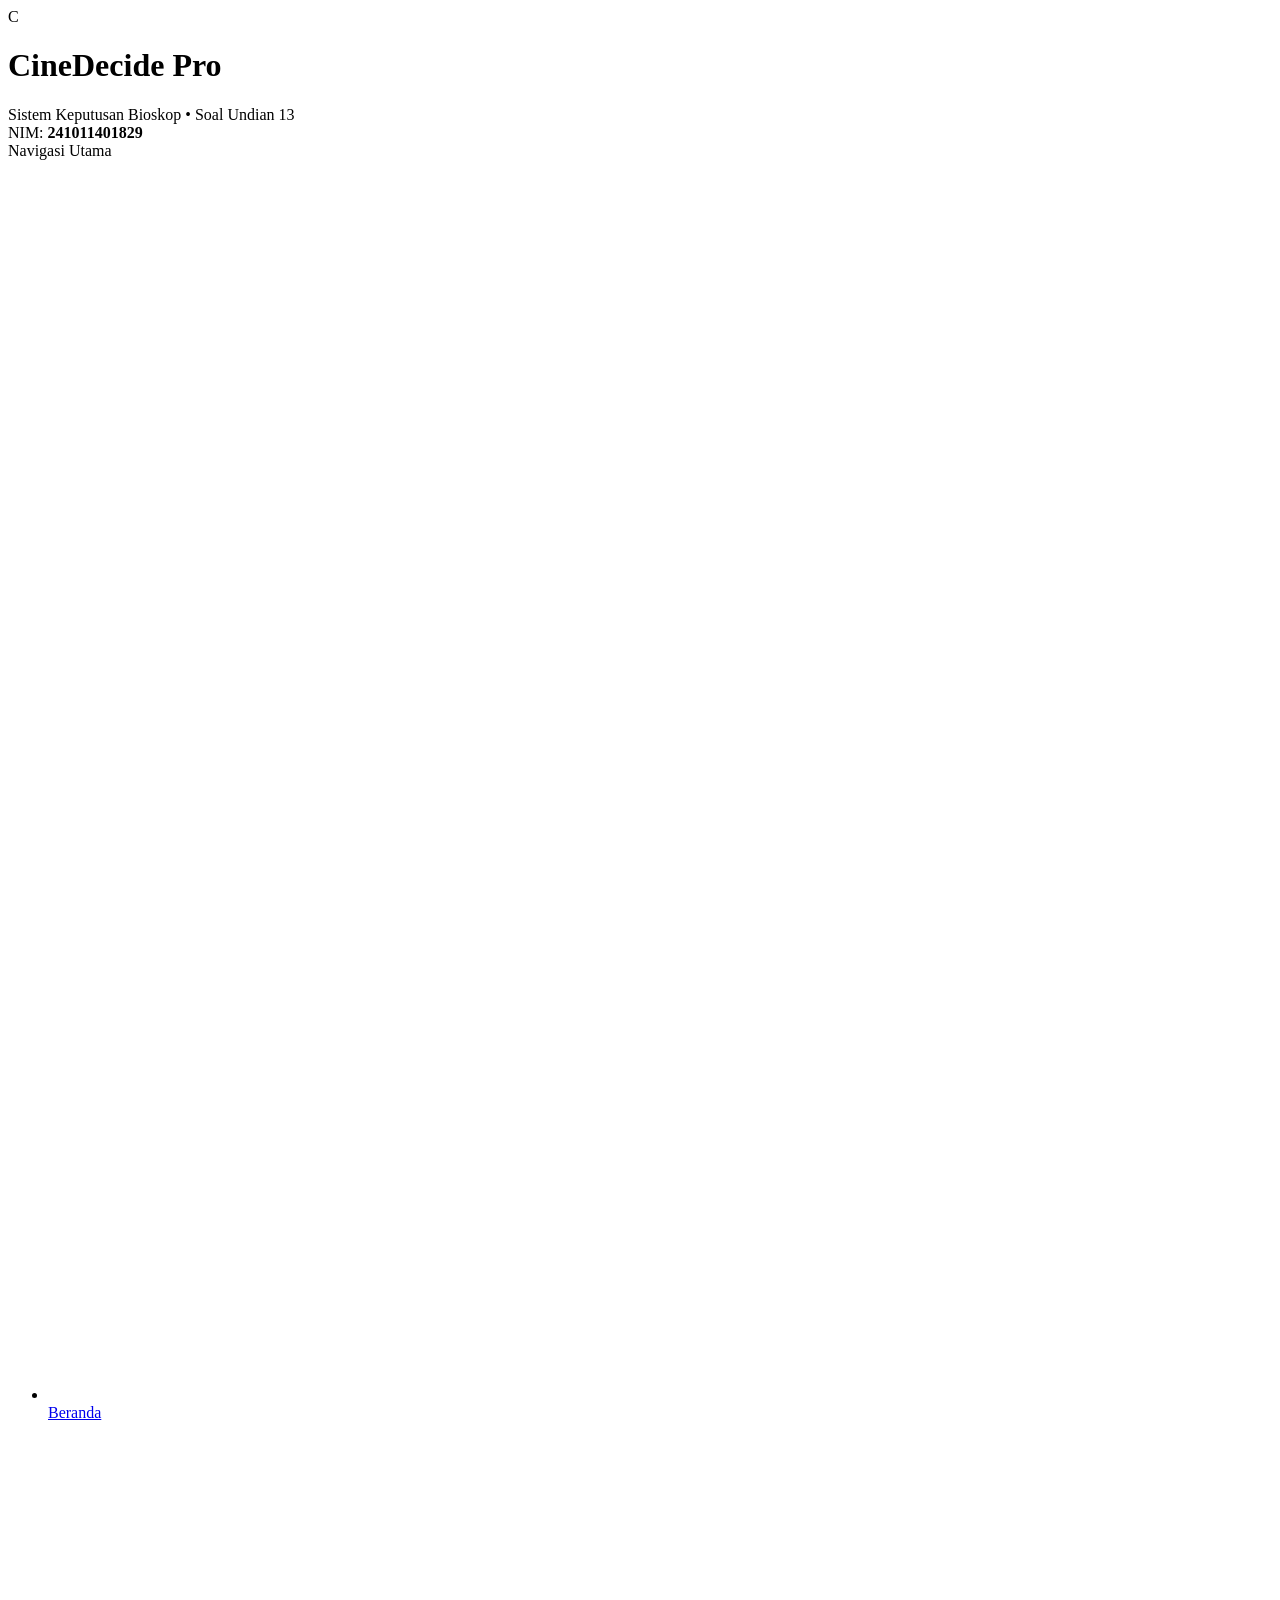
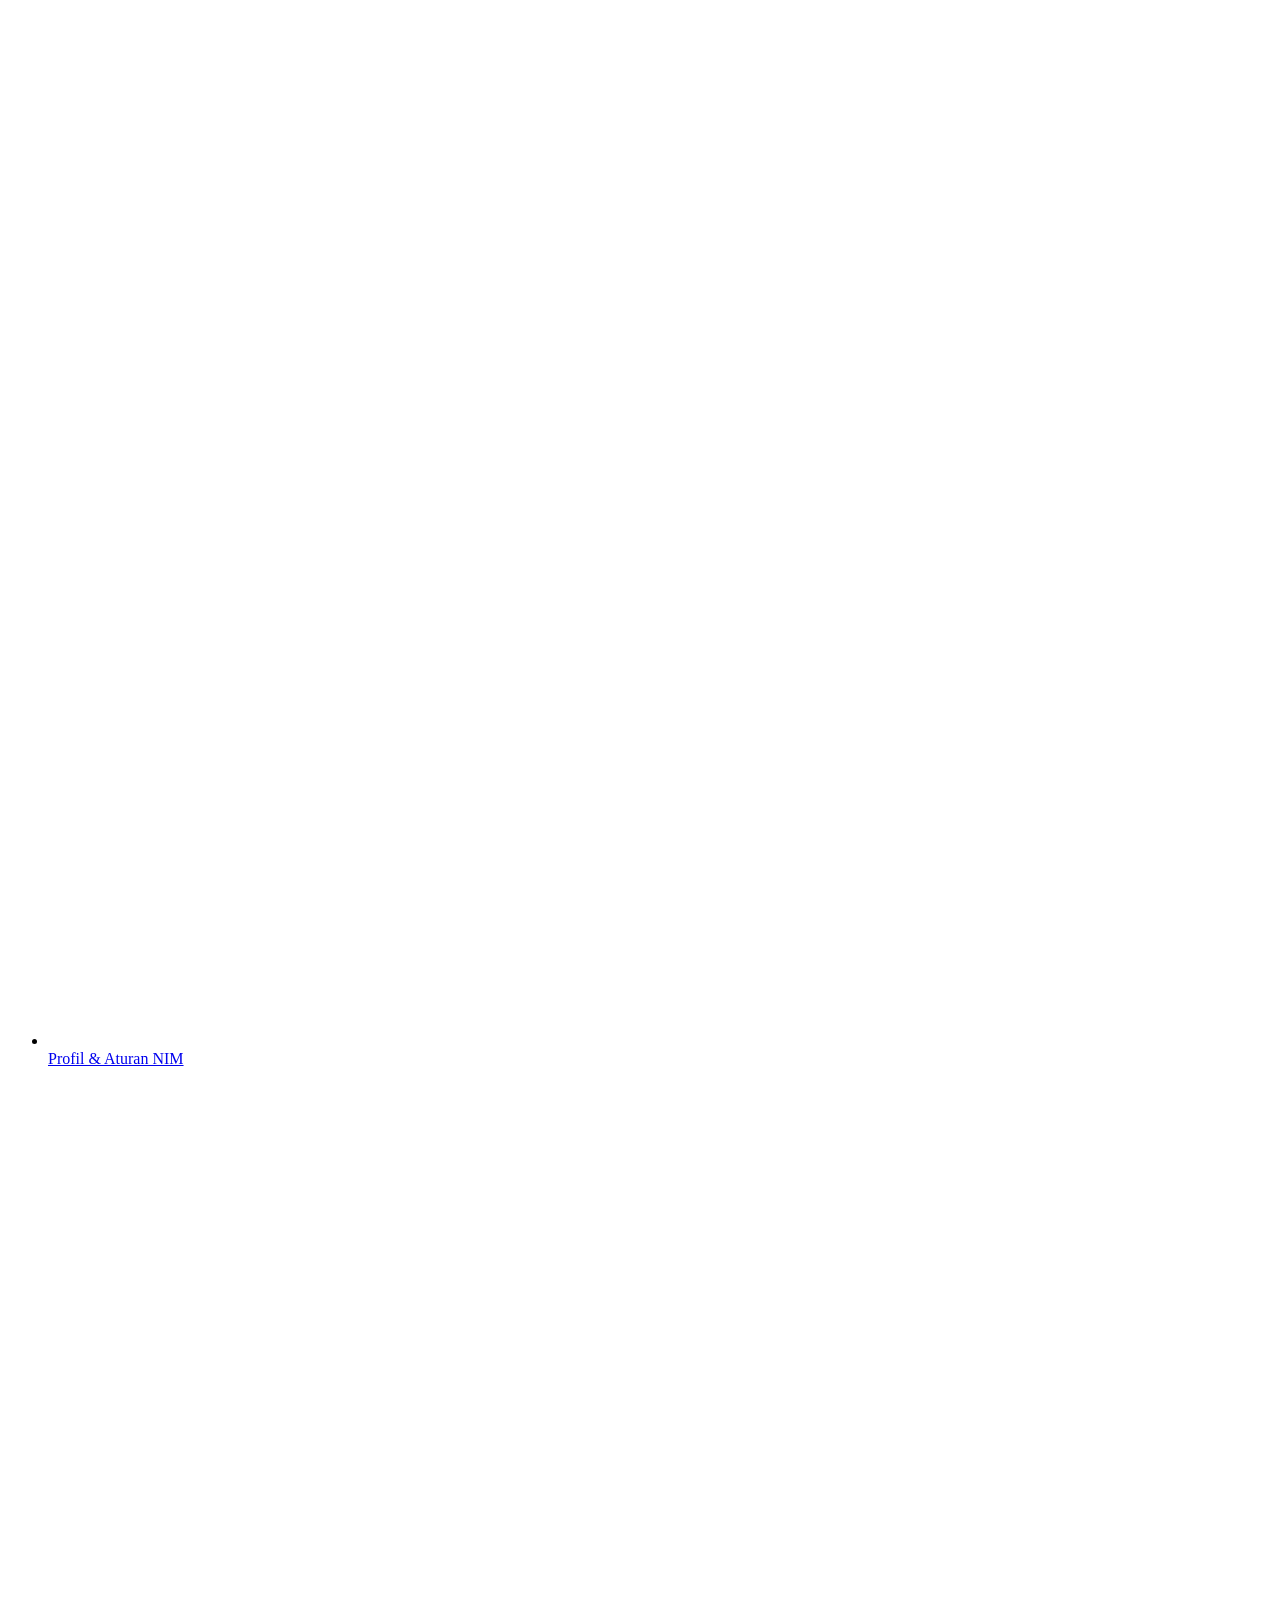
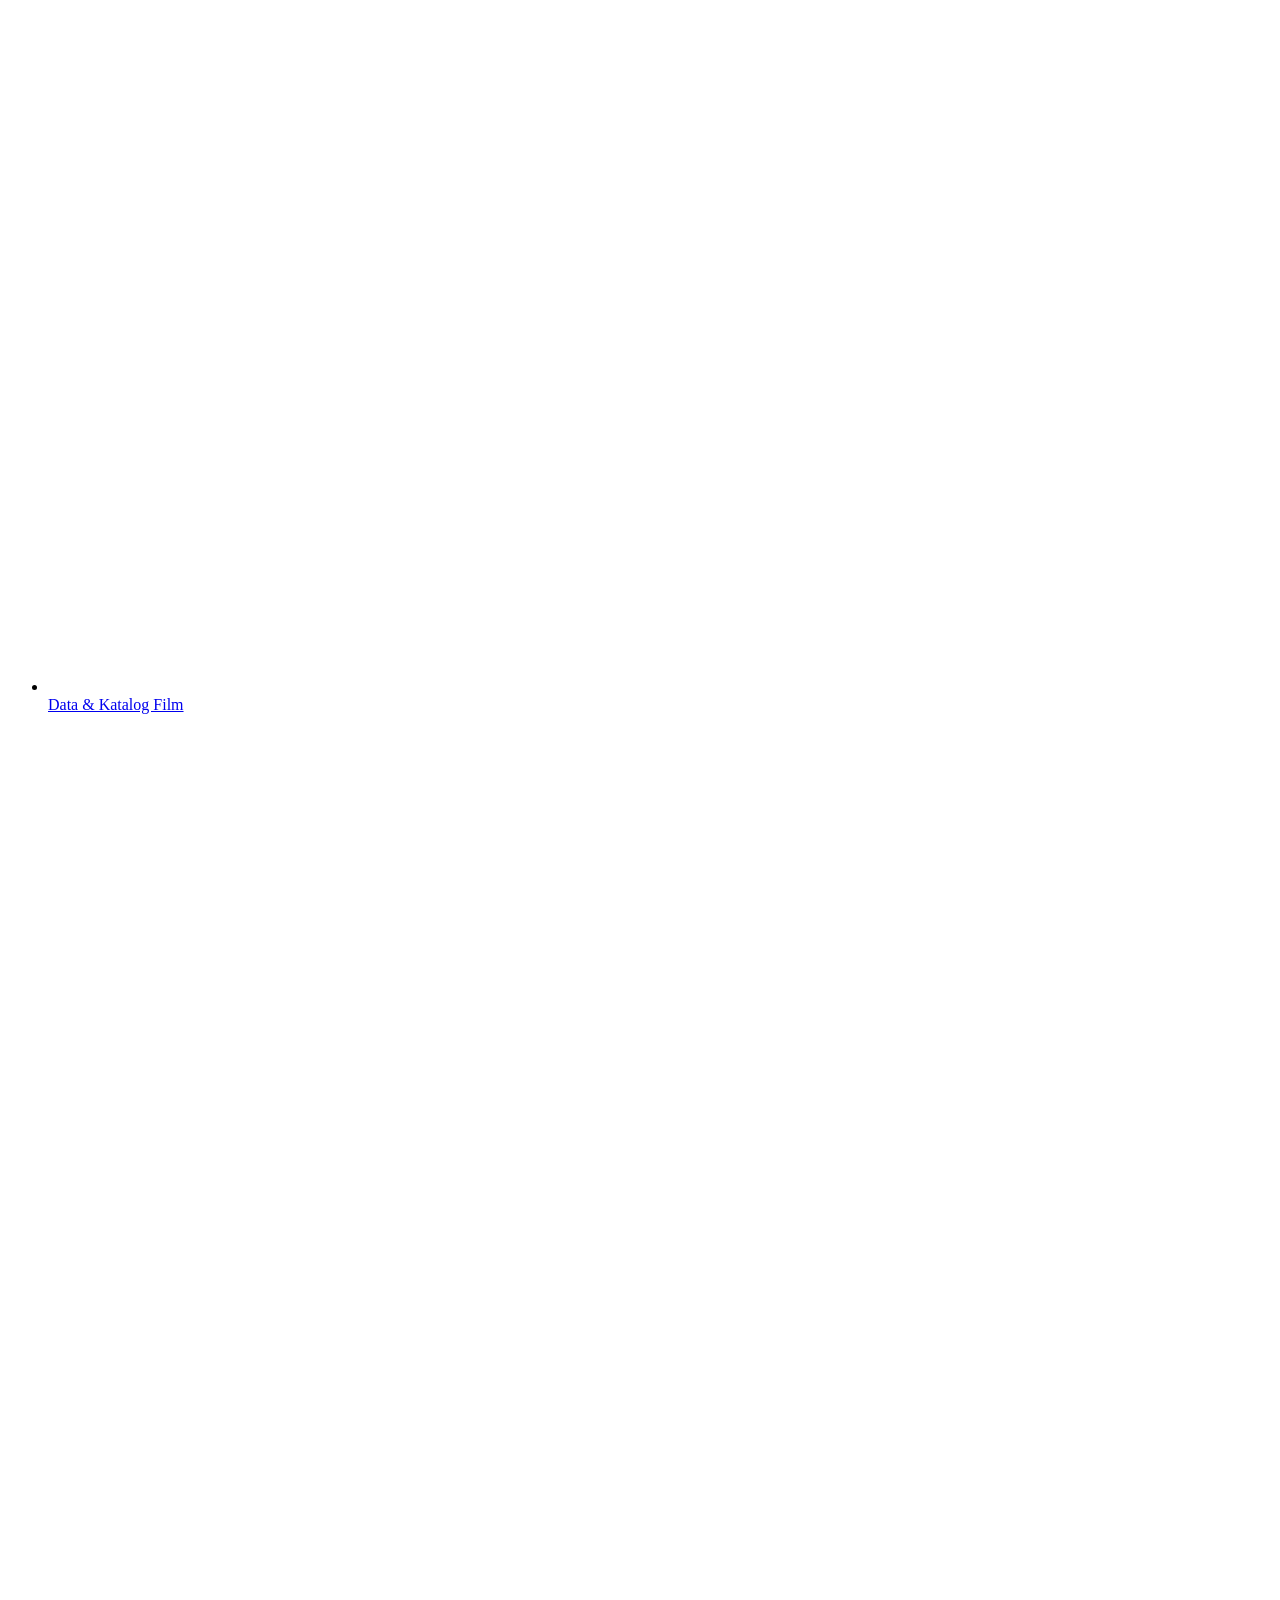
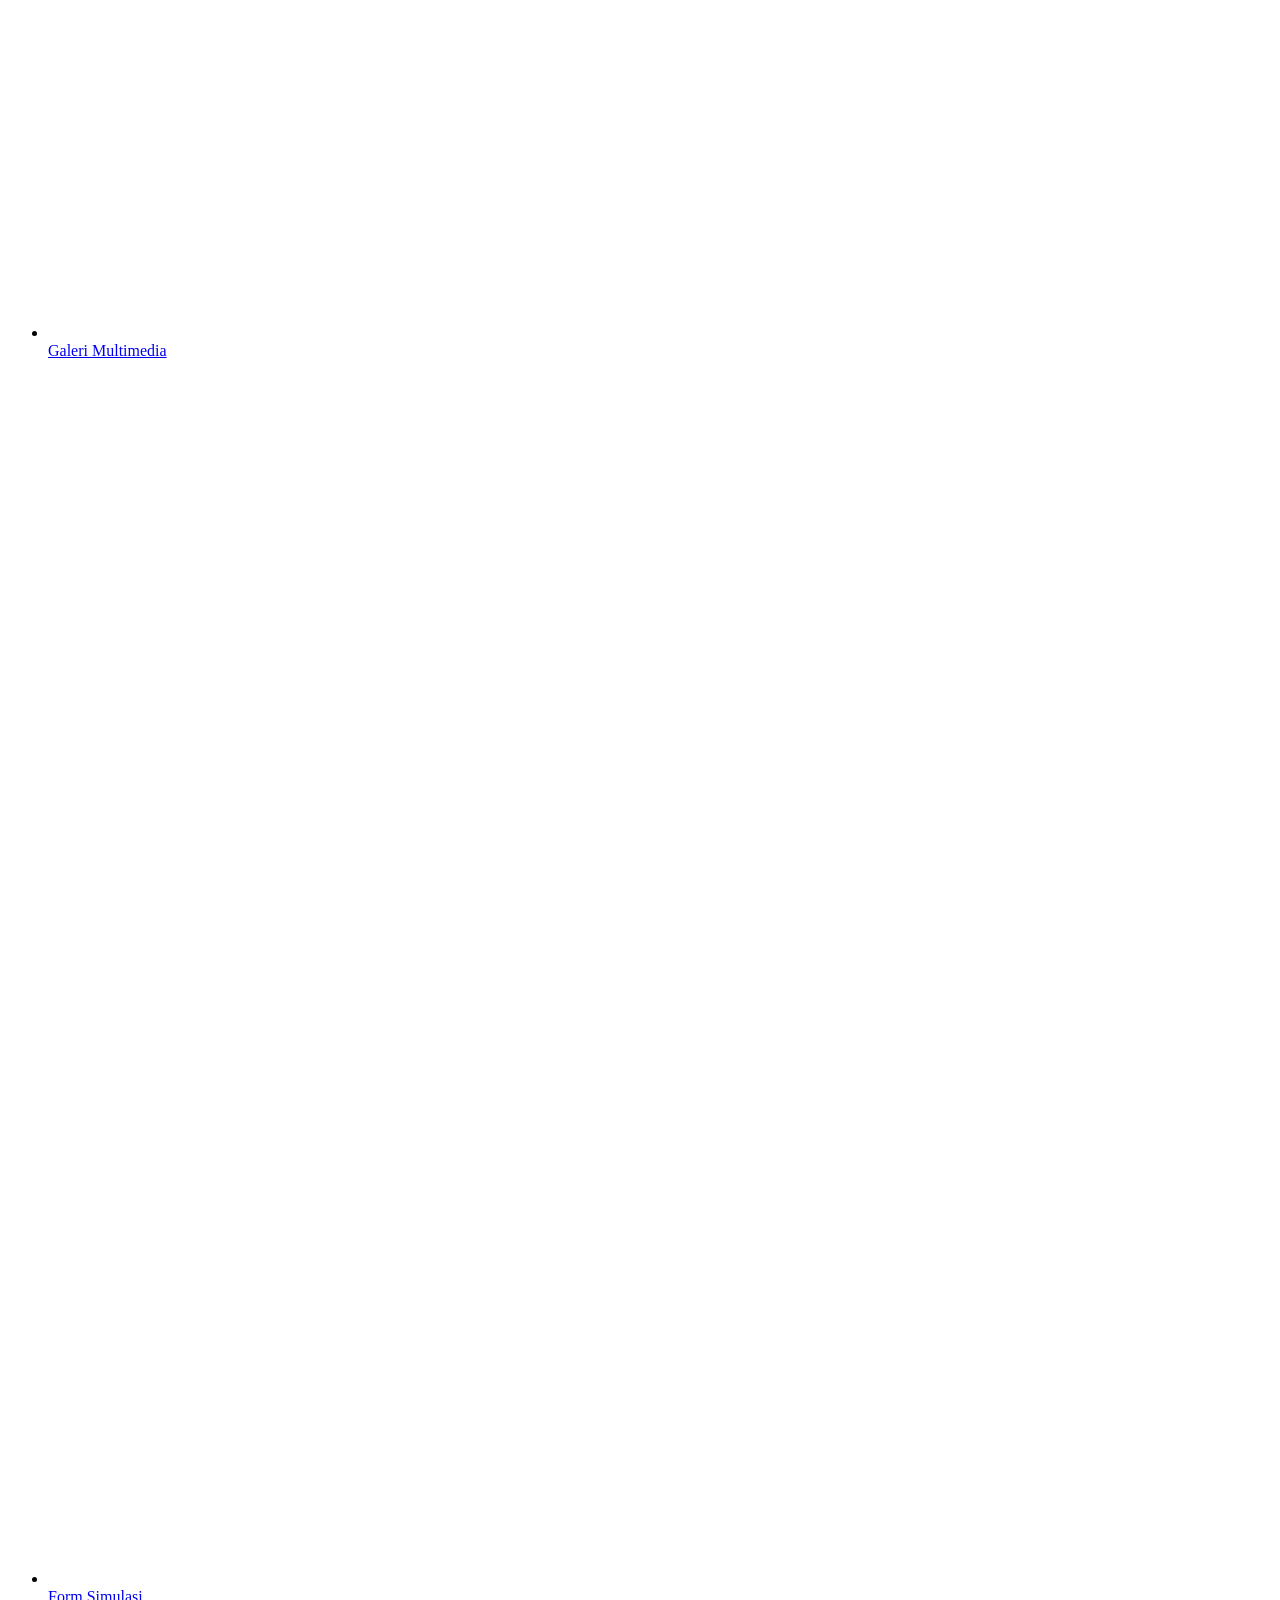
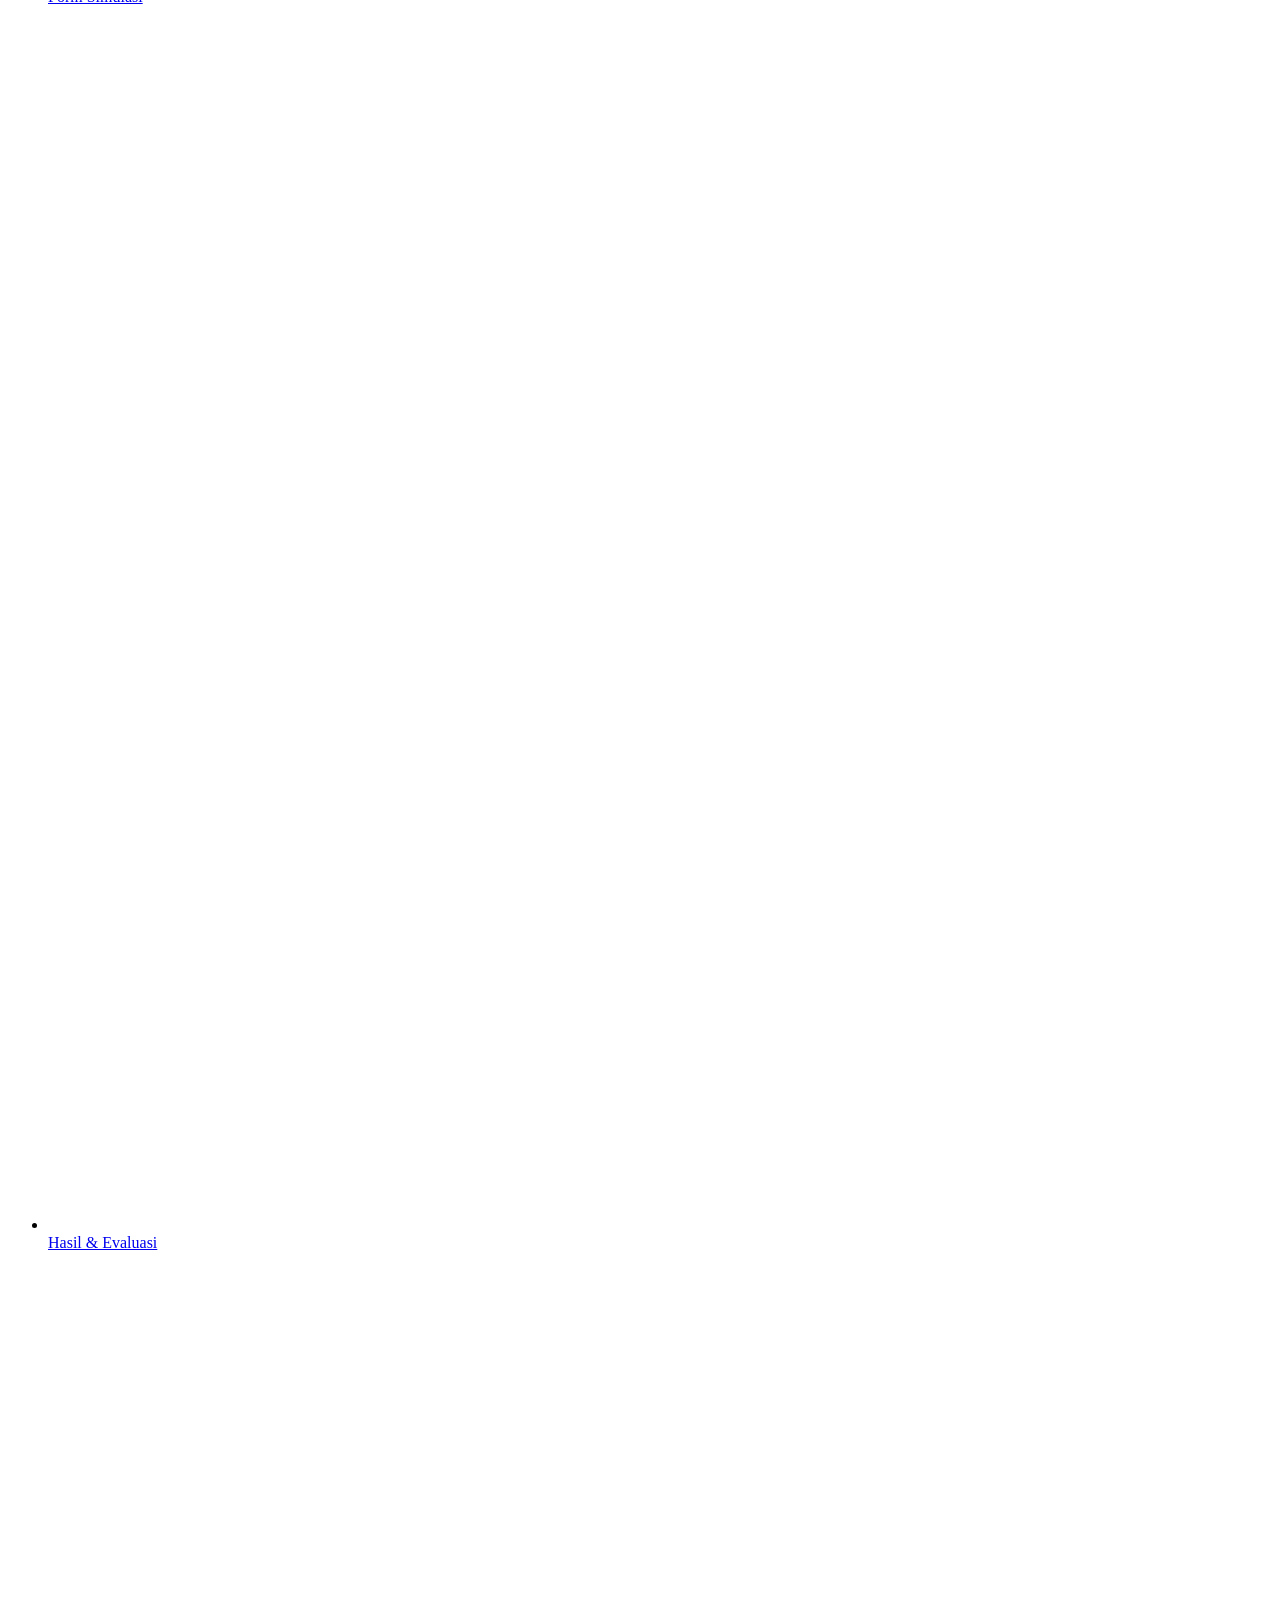
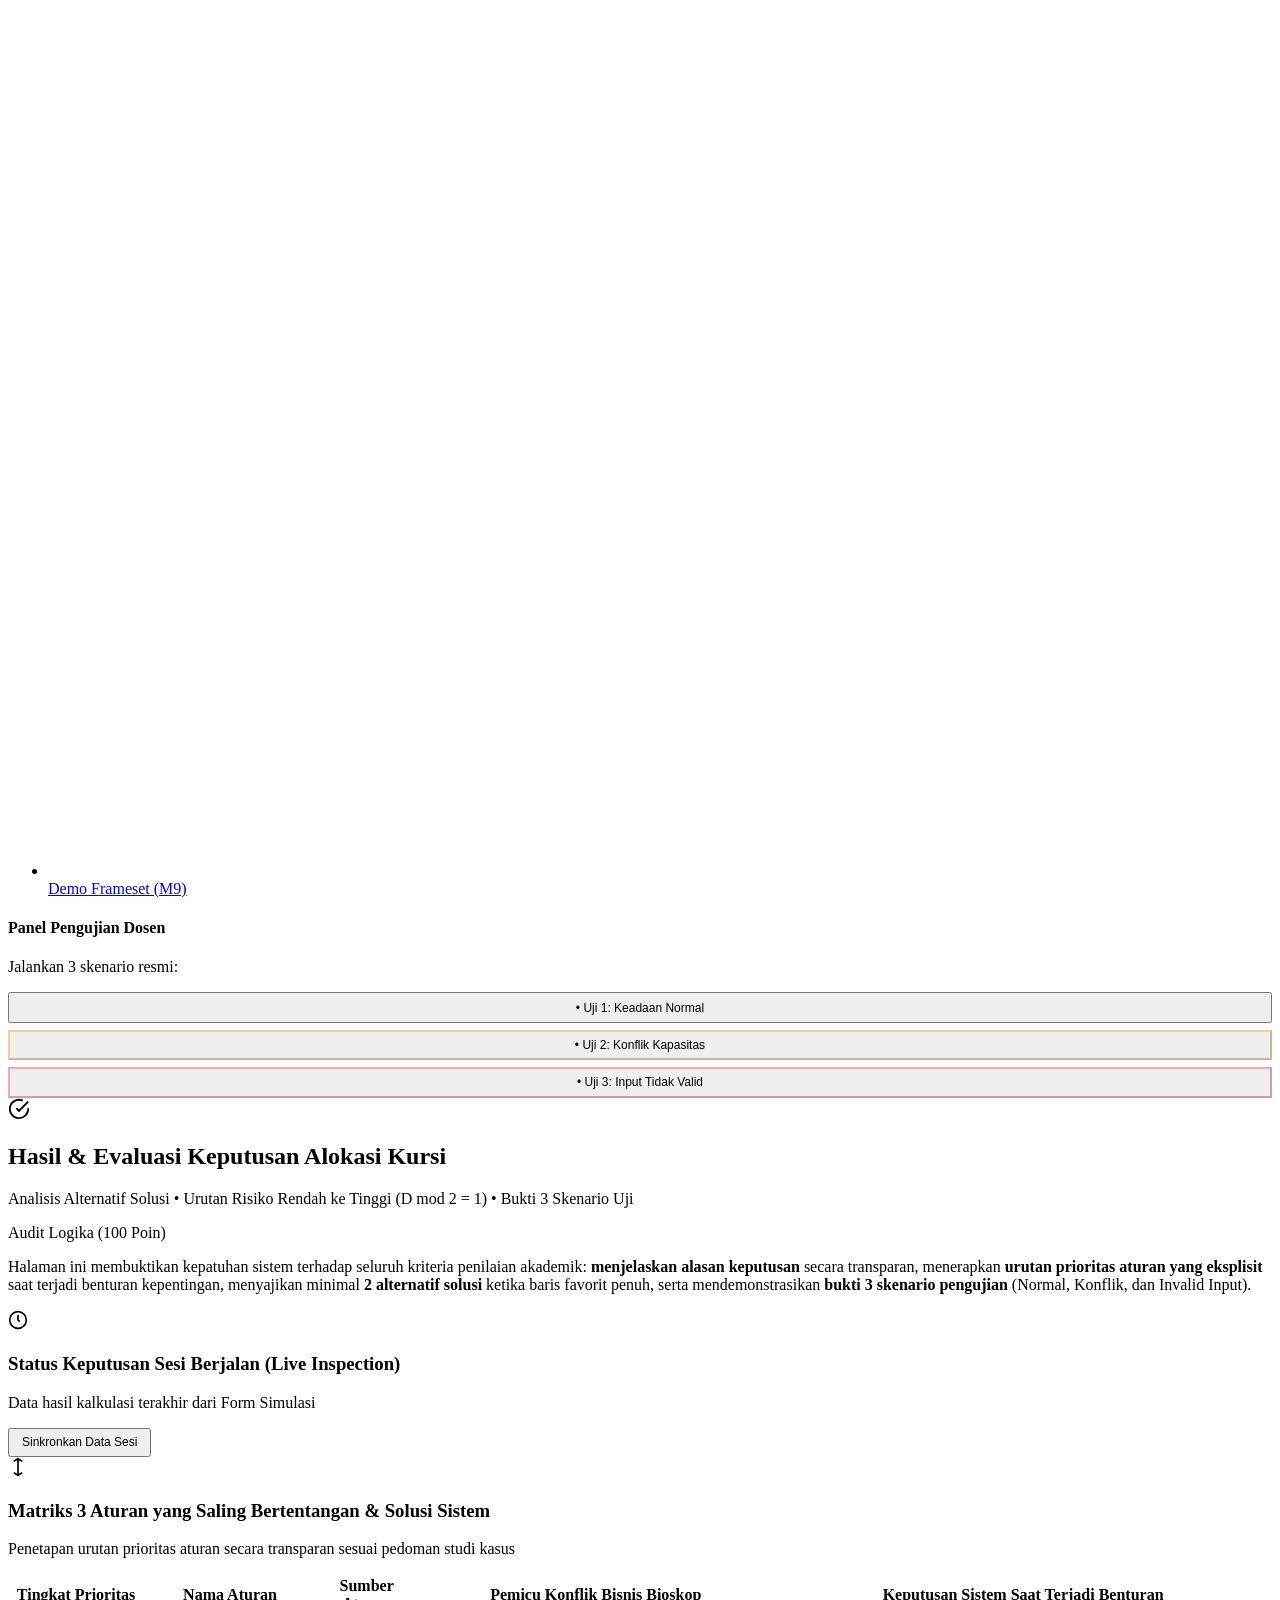
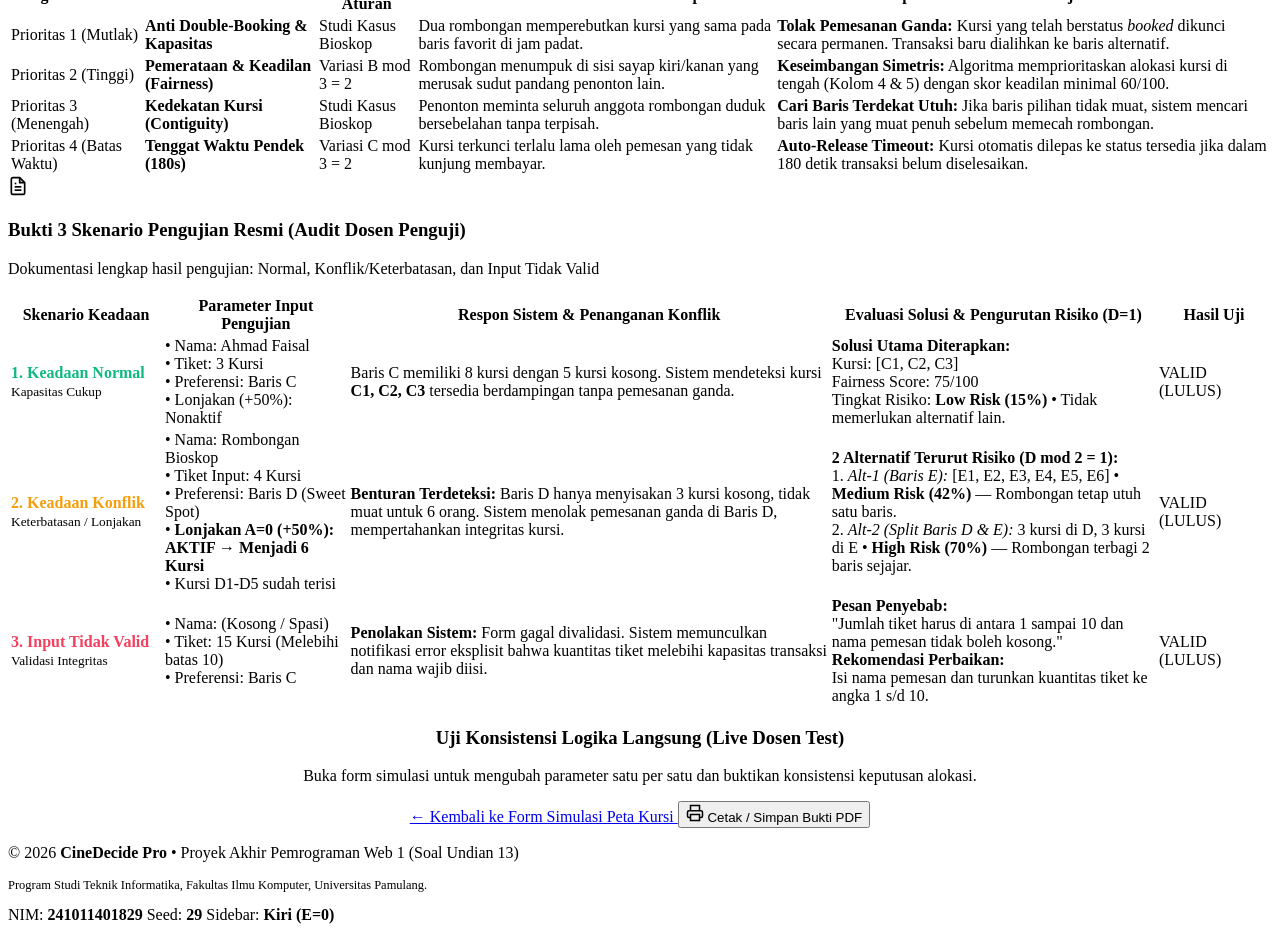
==== evaluasi.html @ cacc7852 "Add files via upload" ====
<!DOCTYPE html>
<html lang="id">

<head>
  <meta charset="UTF-8">
  <meta name="viewport" content="width=device-width, initial-scale=1.0">
  <title>Hasil &amp; Evaluasi Keputusan - CineDecide Pro</title>
  <link rel="stylesheet" href="css/style.css">
  <link rel="icon" type="image/svg+xml" href="assets/images/cinema_logo.svg">
</head>

<body>

  <!-- Header Semantik (M13 Layout DIV) -->
  <header class="main-header">
    <div class="brand-wrapper">
      <div class="brand-logo-icon">C</div>
      <div class="brand-text">
        <h1>CineDecide Pro</h1>
        <span>Sistem Keputusan Bioskop &bull; Soal Undian 13</span>
      </div>
    </div>
    <div class="header-meta">
      <div class="badge-nim">
        <span class="badge-live-pulse"></span>
        NIM: <strong>241011401829</strong>
      </div>
    </div>
  </header>

  <!-- Page Container: Sidebar Kiri (E=0) + Main Content -->
  <div class="page-container">

    <!-- Sidebar KIRI (E=0 Wajib) -->
    <aside class="sidebar-left">
      <div>
        <div class="sidebar-section-title">Navigasi Utama</div>
        <nav class="sidebar-nav">
          <ul>
            <li>
              <a href="index.html">
                <svg viewBox="0 0 24 24" fill="none" stroke-width="2" stroke-linecap="round" stroke-linejoin="round">
                  <path d="m3 9 9-7 9 7v11a2 2 0 0 1-2 2H5a2 2 0 0 1-2-2z" />
                  <polyline points="9 22 9 12 15 12 15 22" />
                </svg>
                Beranda
              </a>
            </li>
            <li>
              <a href="profil.html">
                <svg viewBox="0 0 24 24" fill="none" stroke-width="2" stroke-linecap="round" stroke-linejoin="round">
                  <path d="M19 21v-2a4 4 0 0 0-4-4H9a4 4 0 0 0-4 4v2" />
                  <circle cx="12" cy="7" r="4" />
                </svg>
                Profil &amp; Aturan NIM
              </a>
            </li>
            <li>
              <a href="katalog.html">
                <svg viewBox="0 0 24 24" fill="none" stroke-width="2" stroke-linecap="round" stroke-linejoin="round">
                  <rect width="18" height="18" x="3" y="3" rx="2" />
                  <path d="M3 9h18" />
                  <path d="M9 21V9" />
                </svg>
                Data &amp; Katalog Film
              </a>
            </li>
            <li>
              <a href="multimedia.html">
                <svg viewBox="0 0 24 24" fill="none" stroke-width="2" stroke-linecap="round" stroke-linejoin="round">
                  <polygon points="23 7 16 12 23 17 23 7" />
                  <rect width="14" height="14" x="1" y="5" rx="2" />
                </svg>
                Galeri Multimedia
              </a>
            </li>
            <li>
              <a href="simulasi.html">
                <svg viewBox="0 0 24 24" fill="none" stroke-width="2" stroke-linecap="round" stroke-linejoin="round">
                  <path d="M14.5 2H6a2 2 0 0 0-2 2v16a2 2 0 0 0 2 2h12a2 2 0 0 0 2-2V7.5L14.5 2z" />
                  <polyline points="14 2 14 8 20 8" />
                  <path d="M8 13h8" />
                  <path d="M8 17h8" />
                  <path d="M8 9h2" />
                </svg>
                Form Simulasi
              </a>
            </li>
            <li>
              <a href="evaluasi.html" class="active">
                <svg viewBox="0 0 24 24" fill="none" stroke-width="2" stroke-linecap="round" stroke-linejoin="round">
                  <path d="M22 11.08V12a10 10 0 1 1-5.93-9.14" />
                  <polyline points="22 4 12 14.01 9 11.01" />
                </svg>
                Hasil &amp; Evaluasi
              </a>
            </li>
            <li>
              <a href="frame_demo.html">
                <svg viewBox="0 0 24 24" fill="none" stroke-width="2" stroke-linecap="round" stroke-linejoin="round">
                  <rect width="18" height="18" x="3" y="3" rx="2" />
                  <path d="M3 9h18" />
                  <path d="M3 15h18" />
                  <path d="M9 3v18" />
                </svg>
                Demo Frameset (M9)
              </a>
            </li>
          </ul>
        </nav>
      </div>

      <div class="sidebar-info-card">
        <h4>Panel Pengujian Dosen</h4>
        <p>Jalankan 3 skenario resmi:</p>
        <div style="display: flex; flex-direction: column; gap: 0.4rem;">
          <button type="button" id="btnRunTest1" class="btn btn-secondary" style="padding: 0.4rem; font-size: 0.75rem;">
            &bull; Uji 1: Keadaan Normal
          </button>
          <button type="button" id="btnRunTest2" class="btn btn-secondary"
            style="padding: 0.4rem; font-size: 0.75rem; border-color: rgba(245, 158, 11, 0.4);">
            &bull; Uji 2: Konflik Kapasitas
          </button>
          <button type="button" id="btnRunTest3" class="btn btn-secondary"
            style="padding: 0.4rem; font-size: 0.75rem; border-color: rgba(244, 63, 94, 0.4);">
            &bull; Uji 3: Input Tidak Valid
          </button>
        </div>
      </div>
    </aside>

    <!-- Konten Utama (M13) -->
    <main class="main-content">

      <!-- Panel Header Evaluasi -->
      <section class="card-panel highlight-border">
        <div class="panel-header">
          <div class="panel-title-group">
            <div class="icon-box">
              <svg width="22" height="22" viewBox="0 0 24 24" fill="none" stroke="currentColor" stroke-width="2">
                <path d="M22 11.08V12a10 10 0 1 1-5.93-9.14" />
                <polyline points="22 4 12 14.01 9 11.01" />
              </svg>
            </div>
            <div>
              <h2>Hasil &amp; Evaluasi Keputusan Alokasi Kursi</h2>
              <p>Analisis Alternatif Solusi &bull; Urutan Risiko Rendah ke Tinggi (D mod 2 = 1) &bull; Bukti 3 Skenario
                Uji</p>
            </div>
          </div>
          <span class="badge badge-primary">Audit Logika (100 Poin)</span>
        </div>

        <p>
          Halaman ini membuktikan kepatuhan sistem terhadap seluruh kriteria penilaian akademik:
          <strong>menjelaskan alasan keputusan</strong> secara transparan,
          menerapkan <strong>urutan prioritas aturan yang eksplisit</strong> saat terjadi benturan kepentingan,
          menyajikan minimal <strong>2 alternatif solusi</strong> ketika baris favorit penuh,
          serta mendemonstrasikan <strong>bukti 3 skenario pengujian</strong> (Normal, Konflik, dan Invalid Input).
        </p>
      </section>

      <!-- HASIL SIMULASI AKTIF (LIVE FROM SESSION STORAGE) -->
      <section class="card-panel">
        <div class="panel-header">
          <div class="panel-title-group">
            <div class="icon-box">
              <svg width="20" height="20" viewBox="0 0 24 24" fill="none" stroke="currentColor" stroke-width="2">
                <circle cx="12" cy="12" r="10" />
                <polyline points="12 6 12 12 14 14" />
              </svg>
            </div>
            <div>
              <h3>Status Keputusan Sesi Berjalan (Live Inspection)</h3>
              <p id="liveResultTimestamp">Data hasil kalkulasi terakhir dari Form Simulasi</p>
            </div>
          </div>
          <button type="button" id="btnRefreshEval" class="btn btn-secondary"
            style="padding: 0.35rem 0.75rem; font-size: 0.75rem;">
            Sinkronkan Data Sesi
          </button>
        </div>

        <div id="activeEvaluationContainer">
          <!-- Diisi otomatis oleh JavaScript -->
        </div>
      </section>

      <!-- MATRIKS 3 ATURAN KONFLIK & URUTAN PRIORITAS EKSPLISIT -->
      <section class="card-panel">
        <div class="panel-header">
          <div class="panel-title-group">
            <div class="icon-box">
              <svg width="20" height="20" viewBox="0 0 24 24" fill="none" stroke="currentColor" stroke-width="2">
                <path d="M12 2v20" />
                <path d="m17 5-5-3-5 3" />
                <path d="m17 19-5 3-5-3" />
              </svg>
            </div>
            <div>
              <h3>Matriks 3 Aturan yang Saling Bertentangan &amp; Solusi Sistem</h3>
              <p>Penetapan urutan prioritas aturan secara transparan sesuai pedoman studi kasus</p>
            </div>
          </div>
        </div>

        <div class="table-responsive">
          <table class="data-table">
            <thead>
              <tr>
                <th style="width: 130px;">Tingkat Prioritas</th>
                <th style="width: 170px;">Nama Aturan</th>
                <th>Sumber Aturan</th>
                <th>Pemicu Konflik Bisnis Bioskop</th>
                <th>Keputusan Sistem Saat Terjadi Benturan</th>
              </tr>
            </thead>
            <tbody>
              <tr>
                <td><span class="badge badge-danger">Prioritas 1 (Mutlak)</span></td>
                <td><strong>Anti Double-Booking &amp; Kapasitas</strong></td>
                <td>Studi Kasus Bioskop</td>
                <td>Dua rombongan memperebutkan kursi yang sama pada baris favorit di jam padat.</td>
                <td>
                  <strong>Tolak Pemesanan Ganda:</strong> Kursi yang telah berstatus <em>booked</em> dikunci secara
                  permanen. Transaksi baru dialihkan ke baris alternatif.
                </td>
              </tr>
              <tr>
                <td><span class="badge badge-primary">Prioritas 2 (Tinggi)</span></td>
                <td><strong>Pemerataan &amp; Keadilan (Fairness)</strong></td>
                <td>Variasi B mod 3 = 2</td>
                <td>Rombongan menumpuk di sisi sayap kiri/kanan yang merusak sudut pandang penonton lain.</td>
                <td>
                  <strong>Keseimbangan Simetris:</strong> Algoritma memprioritaskan alokasi kursi di tengah (Kolom 4
                  &amp; 5) dengan skor keadilan minimal 60/100.
                </td>
              </tr>
              <tr>
                <td><span class="badge badge-info">Prioritas 3 (Menengah)</span></td>
                <td><strong>Kedekatan Kursi (Contiguity)</strong></td>
                <td>Studi Kasus Bioskop</td>
                <td>Penonton meminta seluruh anggota rombongan duduk bersebelahan tanpa terpisah.</td>
                <td>
                  <strong>Cari Baris Terdekat Utuh:</strong> Jika baris pilihan tidak muat, sistem mencari baris lain
                  yang muat penuh sebelum memecah rombongan.
                </td>
              </tr>
              <tr>
                <td><span class="badge badge-success">Prioritas 4 (Batas Waktu)</span></td>
                <td><strong>Tenggat Waktu Pendek (180s)</strong></td>
                <td>Variasi C mod 3 = 2</td>
                <td>Kursi terkunci terlalu lama oleh pemesan yang tidak kunjung membayar.</td>
                <td>
                  <strong>Auto-Release Timeout:</strong> Kursi otomatis dilepas ke status tersedia jika dalam 180 detik
                  transaksi belum diselesaikan.
                </td>
              </tr>
            </tbody>
          </table>
        </div>
      </section>

      <!-- BUKTI RESMI 3 SKENARIO PENGUJIAN AKADEMIK -->
      <section class="card-panel">
        <div class="panel-header">
          <div class="panel-title-group">
            <div class="icon-box">
              <svg width="20" height="20" viewBox="0 0 24 24" fill="none" stroke="currentColor" stroke-width="2">
                <path d="M14 2H6a2 2 0 0 0-2 2v16a2 2 0 0 0 2 2h12a2 2 0 0 0 2-2V8z" />
                <polyline points="14 2 14 8 20 8" />
                <line x1="16" y1="13" x2="8" y2="13" />
                <line x1="16" y1="17" x2="8" y2="17" />
                <polyline points="10 9 9 9 8 9" />
              </svg>
            </div>
            <div>
              <h3>Bukti 3 Skenario Pengujian Resmi (Audit Dosen Penguji)</h3>
              <p>Dokumentasi lengkap hasil pengujian: Normal, Konflik/Keterbatasan, dan Input Tidak Valid</p>
            </div>
          </div>
        </div>

        <!-- TABEL BUKTI PENGUJIAN -->
        <div class="table-responsive">
          <table class="data-table">
            <thead>
              <tr>
                <th style="width: 150px;">Skenario Keadaan</th>
                <th>Parameter Input Pengujian</th>
                <th>Respon Sistem &amp; Penanganan Konflik</th>
                <th>Evaluasi Solusi &amp; Pengurutan Risiko (D=1)</th>
                <th style="width: 110px;">Hasil Uji</th>
              </tr>
            </thead>
            <tbody>

              <!-- Skenario 1: Normal -->
              <tr>
                <td>
                  <strong style="color: #10B981;">1. Keadaan Normal</strong>
                  <br><small>Kapasitas Cukup</small>
                </td>
                <td>
                  &bull; Nama: Ahmad Faisal<br>
                  &bull; Tiket: 3 Kursi<br>
                  &bull; Preferensi: Baris C<br>
                  &bull; Lonjakan (+50%): Nonaktif
                </td>
                <td>
                  Baris C memiliki 8 kursi dengan 5 kursi kosong. Sistem mendeteksi kursi <strong>C1, C2, C3</strong>
                  tersedia berdampingan tanpa pemesanan ganda.
                </td>
                <td>
                  <strong>Solusi Utama Diterapkan:</strong><br>
                  Kursi: [C1, C2, C3]<br>
                  Fairness Score: 75/100<br>
                  Tingkat Risiko: <strong>Low Risk (15%)</strong> &bull; Tidak memerlukan alternatif lain.
                </td>
                <td><span class="badge badge-success">VALID (LULUS)</span></td>
              </tr>

              <!-- Skenario 2: Konflik Kapasitas -->
              <tr>
                <td>
                  <strong style="color: #F59E0B;">2. Keadaan Konflik</strong>
                  <br><small>Keterbatasan / Lonjakan</small>
                </td>
                <td>
                  &bull; Nama: Rombongan Bioskop<br>
                  &bull; Tiket Input: 4 Kursi<br>
                  &bull; Preferensi: Baris D (Sweet Spot)<br>
                  &bull; <strong>Lonjakan A=0 (+50%): AKTIF &rarr; Menjadi 6 Kursi</strong><br>
                  &bull; Kursi D1-D5 sudah terisi
                </td>
                <td>
                  <strong>Benturan Terdeteksi:</strong> Baris D hanya menyisakan 3 kursi kosong, tidak muat untuk 6
                  orang. Sistem menolak pemesanan ganda di Baris D, mempertahankan integritas kursi.
                </td>
                <td>
                  <strong>2 Alternatif Terurut Risiko (D mod 2 = 1):</strong><br>
                  1. <em>Alt-1 (Baris E):</em> [E1, E2, E3, E4, E5, E6] &bull; <strong>Medium Risk (42%)</strong>
                  &mdash; Rombongan tetap utuh satu baris.<br>
                  2. <em>Alt-2 (Split Baris D &amp; E):</em> 3 kursi di D, 3 kursi di E &bull; <strong>High Risk
                    (70%)</strong> &mdash; Rombongan terbagi 2 baris sejajar.
                </td>
                <td><span class="badge badge-success">VALID (LULUS)</span></td>
              </tr>

              <!-- Skenario 3: Input Tidak Valid -->
              <tr>
                <td>
                  <strong style="color: #F43F5E;">3. Input Tidak Valid</strong>
                  <br><small>Validasi Integritas</small>
                </td>
                <td>
                  &bull; Nama: (Kosong / Spasi)<br>
                  &bull; Tiket: 15 Kursi (Melebihi batas 10)<br>
                  &bull; Preferensi: Baris C
                </td>
                <td>
                  <strong>Penolakan Sistem:</strong> Form gagal divalidasi. Sistem memunculkan notifikasi error
                  eksplisit bahwa kuantitas tiket melebihi kapasitas transaksi dan nama wajib diisi.
                </td>
                <td>
                  <strong>Pesan Penyebab:</strong><br>
                  "Jumlah tiket harus di antara 1 sampai 10 dan nama pemesan tidak boleh kosong."<br>
                  <strong>Rekomendasi Perbaikan:</strong><br>
                  Isi nama pemesan dan turunkan kuantitas tiket ke angka 1 s/d 10.
                </td>
                <td><span class="badge badge-success">VALID (LULUS)</span></td>
              </tr>

            </tbody>
          </table>
        </div>
      </section>

      <!-- TOMBOL AKSI CETAK / KEMBALI KE SIMULASI -->
      <section class="card-panel" style="text-align: center;">
        <h3>Uji Konsistensi Logika Langsung (Live Dosen Test)</h3>
        <p>Buka form simulasi untuk mengubah parameter satu per satu dan buktikan konsistensi keputusan alokasi.</p>
        <div class="btn-row" style="justify-content: center;">
          <a href="simulasi.html" class="btn btn-primary">
            &larr; Kembali ke Form Simulasi Peta Kursi
          </a>
          <button type="button" onclick="window.print()" class="btn btn-secondary">
            <svg width="18" height="18" viewBox="0 0 24 24" fill="none" stroke="currentColor" stroke-width="2">
              <polyline points="6 9 6 2 18 2 18 9" />
              <path d="M6 18H4a2 2 0 0 1-2-2v-5a2 2 0 0 1 2-2h16a2 2 0 0 1 2 2v5a2 2 0 0 1-2 2h-2" />
              <rect width="12" height="8" x="6" y="14" />
            </svg>
            Cetak / Simpan Bukti PDF
          </button>
        </div>
      </section>

    </main>
  </div>

  <!-- Footer Semantik (M13) -->
  <footer class="main-footer">
    <div class="footer-inner">
      <div class="footer-left">
        <p>&copy; 2026 <strong>CineDecide Pro</strong> &bull; Proyek Akhir Pemrograman Web 1 (Soal Undian 13)</p>
        <p style="font-size: 0.78rem; margin-top: 0.2rem;">Program Studi Teknik Informatika, Fakultas Ilmu Komputer,
          Universitas Pamulang.</p>
      </div>
      <div class="footer-right">
        <span>NIM: <strong>241011401829</strong></span>
        <span>Seed: <strong>29</strong></span>
        <span>Sidebar: <strong>Kiri (E=0)</strong></span>
      </div>
    </div>
  </footer>

  <script src="js/dataset.js"></script>
  <script src="js/simulation.js"></script>
  <script>
    // Membaca Data Keputusan Sesi Terakhir dari sessionStorage
    function loadActiveEvaluation() {
      const container = document.getElementById("activeEvaluationContainer");
      const timeLabel = document.getElementById("liveResultTimestamp");

      let resultData = null;
      try {
        const stored = sessionStorage.getItem("cine_last_result");
        if (stored) {
          resultData = JSON.parse(stored);
        }
      } catch (e) { }

      // Jika belum pernah disubmit dari form, buatkan simulasi default
      if (!resultData) {
        initSeatMatrix(getDefaultOccupiedSeats());
        resultData = runDecisionSimulation({
          customerName: "Budi Santoso",
          ticketCount: 4,
          preferredRow: "C",
          enableSurge: false,
          enableFairness: true
        });
      }

      timeLabel.textContent = `Waktu kalkulasi sistem: ${resultData.timestamp || "Terkini"}`;

      if (!resultData.isValid) {
        container.innerHTML = `
          <div class="decision-banner status-danger">
            <div>
              <h4>Validasi Input Ditolak (Skenario 3)</h4>
              <p>${resultData.conflictReasons.join("<br>")}</p>
              <p style="margin-top: 0.5rem; font-weight: 600;">Rekomendasi Perbaikan: ${resultData.recommendedAction}</p>
            </div>
          </div>
        `;
        return;
      }

      let html = "";
      if (resultData.primarySolution) {
        html += `
          <div class="decision-banner status-success">
            <div>
              <h4 style="color: #10B981; margin-bottom: 0.3rem;">Keputusan: Solusi Utama Berhasil Diaplikasikan</h4>
              <p>Nama Pemesan: <strong style="color: #F59E0B; font-size: 1.05rem;">${resultData.customerName || 'Budi Santoso'}</strong> &bull; Jumlah: <strong>${resultData.originalCount} Penonton</strong> ${resultData.surgeApplied ? '(<span style="color:#F43F5E;">Lonjakan +50% &rarr; ' + resultData.effectiveCount + ' Kursi</span>)' : ''}</p>
              <p>Film: <strong style="color: #FFF;">${resultData.movieTitle || '3726 MDPL: Ekspedisi Rinjani'}</strong> &bull; Studio: <strong>${resultData.studioName || 'Studio 1 (Premiere)'}</strong></p>
              <p>Kursi Terpilih Berdampingan: <strong style="color: #FFF; font-size: 1.15rem;">${resultData.primarySolution.seats.join(", ")}</strong> (Baris ${resultData.preferredRow})</p>
              <p style="font-size: 0.88rem; margin-top: 0.3rem;">${resultData.primarySolution.explanation}</p>
              <div style="margin-top: 0.6rem; display: flex; gap: 1rem; font-size: 0.82rem;">
                <span>Fairness Score: <strong>${resultData.primarySolution.fairnessScore}/100</strong></span>
                <span>Tingkat Risiko: <strong>${resultData.primarySolution.risk.category} (${resultData.primarySolution.risk.score}%)</strong></span>
              </div>
            </div>
          </div>
        `;
      } else {
        html += `
          <div class="decision-banner status-warning">
            <div>
              <h4 style="color: #F59E0B; margin-bottom: 0.3rem;">Keputusan: Baris Pilihan Penuh &bull; Evaluasi Alternatif Solusi</h4>
              <p>Nama Pemesan: <strong style="color: #F59E0B; font-size: 1.05rem;">${resultData.customerName || 'Rombongan Komunitas Film'}</strong> &bull; Jumlah: <strong>${resultData.originalCount} Penonton</strong> ${resultData.surgeApplied ? '(<span style="color:#F43F5E;">Lonjakan +50% &rarr; ' + resultData.effectiveCount + ' Kursi</span>)' : ''}</p>
              <p>${resultData.conflictReasons.join("<br>")}</p>
              <p style="font-size: 0.85rem; margin-top: 0.3rem;">Sistem menyajikan 2 alternatif solusi yang telah diurutkan dari risiko terendah ke tertinggi (D mod 2 = 1):</p>
            </div>
          </div>
        `;
      }

      if (resultData.alternatives && resultData.alternatives.length > 0) {
        html += `<h4 style="margin: 1.25rem 0 0.75rem;">Alternatif Solusi yang Ditawarkan (Urut Tingkat Risiko):</h4>`;
        resultData.alternatives.forEach((alt, idx) => {
          html += `
            <div class="alternative-card">
              <div class="alternative-header">
                <div>
                  <strong style="color: #F59E0B; font-size: 1rem;">${alt.title}</strong>
                  <span class="badge ${alt.risk.score < 50 ? 'badge-info' : 'badge-danger'}" style="margin-left: 0.75rem;">
                    ${alt.risk.category} (${alt.risk.score}%)
                  </span>
                </div>
                <span style="font-size: 0.8rem; color: #94A3B8;">Opsi #${idx + 1}</span>
              </div>
              <p>Alokasi Kursi: <strong style="color: #FFF; font-size: 1.05rem;">${alt.seats.join(", ")}</strong></p>
              <p style="font-size: 0.85rem; color: #94A3B8; margin-top: 0.3rem;">${alt.explanation}</p>
              <div style="margin-top: 0.5rem; font-size: 0.8rem; color: #64748B;">
                Fairness Score: <strong>${alt.fairnessScore}/100</strong> &bull; Status Contiguous: <strong>${alt.isContiguous ? 'Utuh Bersebelahan' : 'Terpisah 2 Baris Sejajar'}</strong>
              </div>
            </div>
          `;
        });
      }

      container.innerHTML = html;
    }

    document.addEventListener("DOMContentLoaded", loadActiveEvaluation);
    document.getElementById("btnRefreshEval").addEventListener("click", () => {
      loadActiveEvaluation();
      showToast("Data hasil evaluasi berhasil disinkronkan.", "info");
    });

    // Event Handler untuk Tombol Uji Skenario di Sidebar
    document.getElementById("btnRunTest1").addEventListener("click", () => {
      initSeatMatrix(getDefaultOccupiedSeats());
      ["C1", "C2", "C3"].forEach(s => occupiedSeats.delete(s));
      const res = runDecisionSimulation({
        customerName: "Ahmad Faisal",
        ticketCount: 3,
        preferredRow: "C",
        enableSurge: false,
        enableFairness: true
      });
      loadActiveEvaluation();
      showToast("Uji Skenario 1 (Normal) berhasil dimuat.", "success");
    });

    document.getElementById("btnRunTest2").addEventListener("click", () => {
      initSeatMatrix(getDefaultOccupiedSeats());
      ["D1", "D2", "D3", "D4", "D5"].forEach(s => occupiedSeats.add(s));
      const res = runDecisionSimulation({
        customerName: "Rombongan Bioskop",
        ticketCount: 4,
        preferredRow: "D",
        enableSurge: true, // +50% -> 6 kursi
        enableFairness: true
      });
      loadActiveEvaluation();
      showToast("Uji Skenario 2 (Konflik Kapasitas + Lonjakan) berhasil dimuat.", "warning");
    });

    document.getElementById("btnRunTest3").addEventListener("click", () => {
      const res = runDecisionSimulation({
        customerName: "",
        ticketCount: 15,
        preferredRow: "C",
        enableSurge: false,
        enableFairness: true
      });
      loadActiveEvaluation();
      showToast("Uji Skenario 3 (Input Invalid) berhasil dimuat.", "error");
    });
  </script>

</body>

</html>
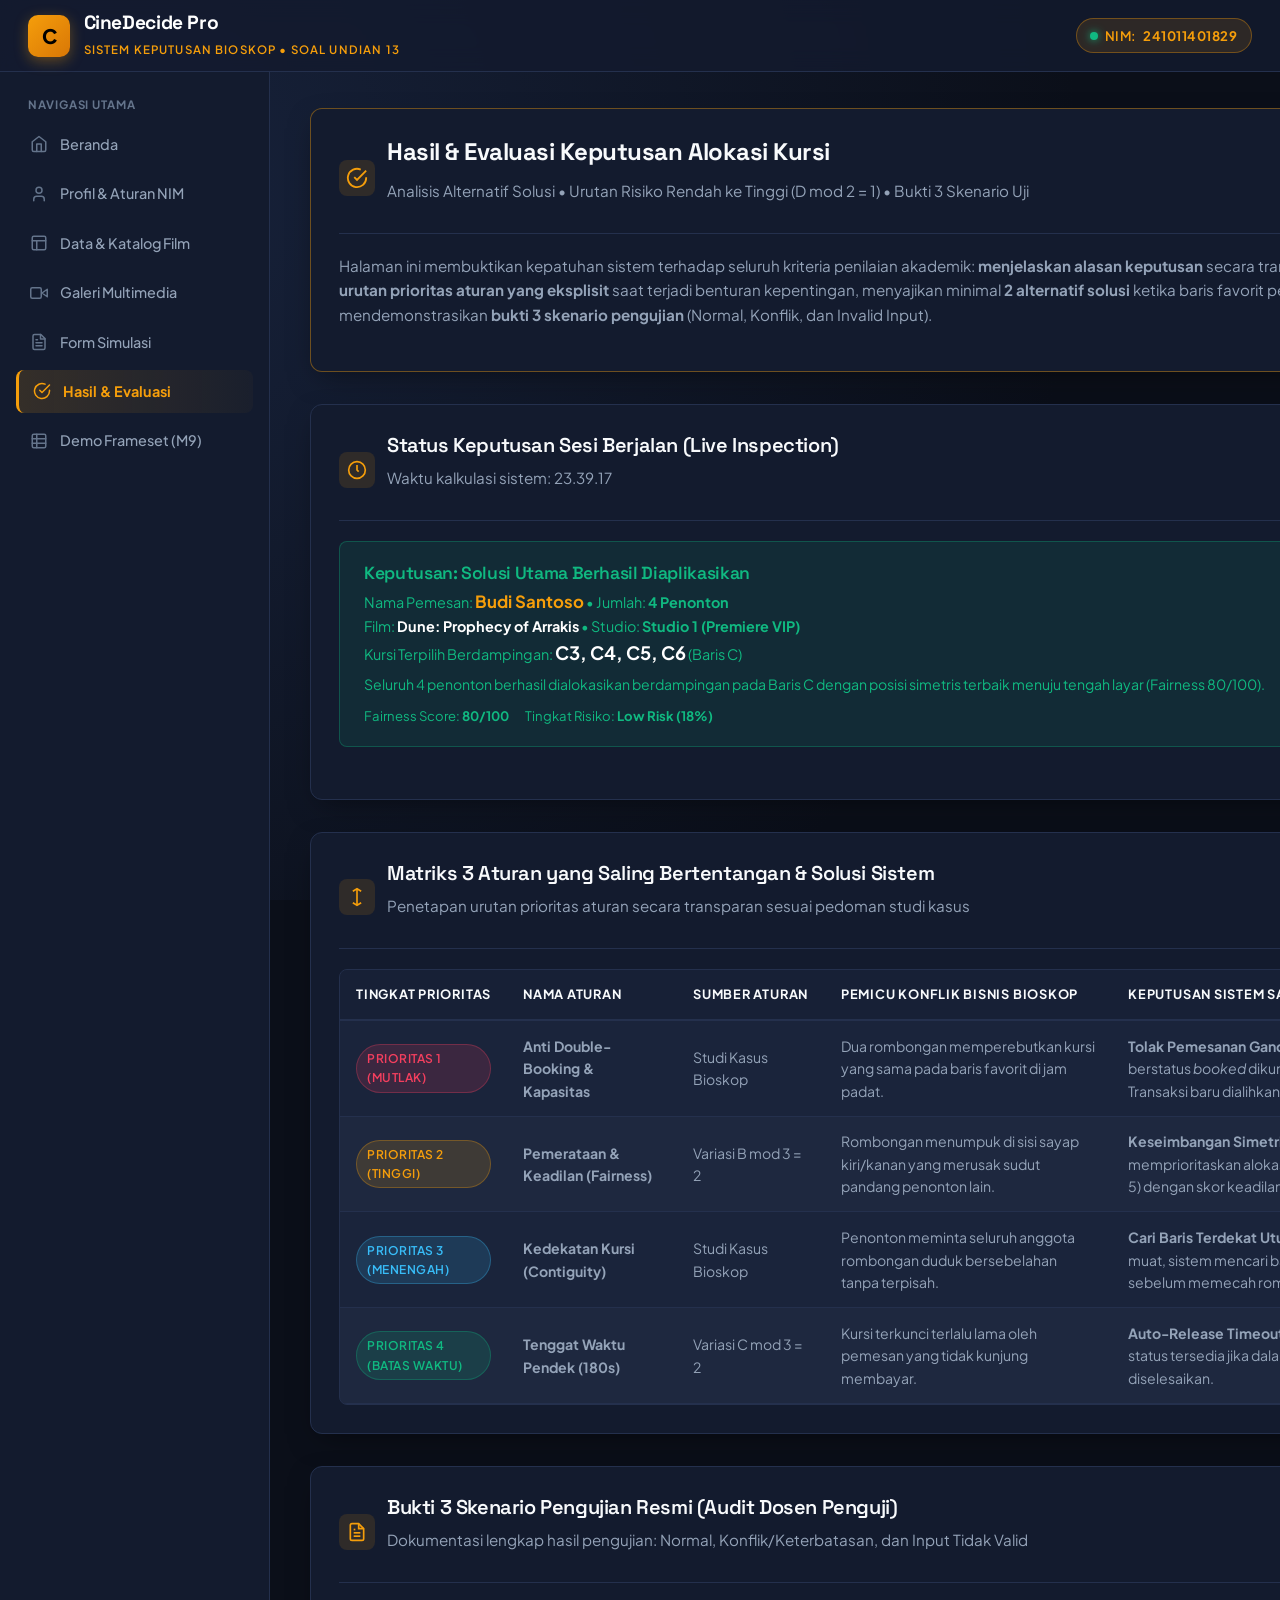
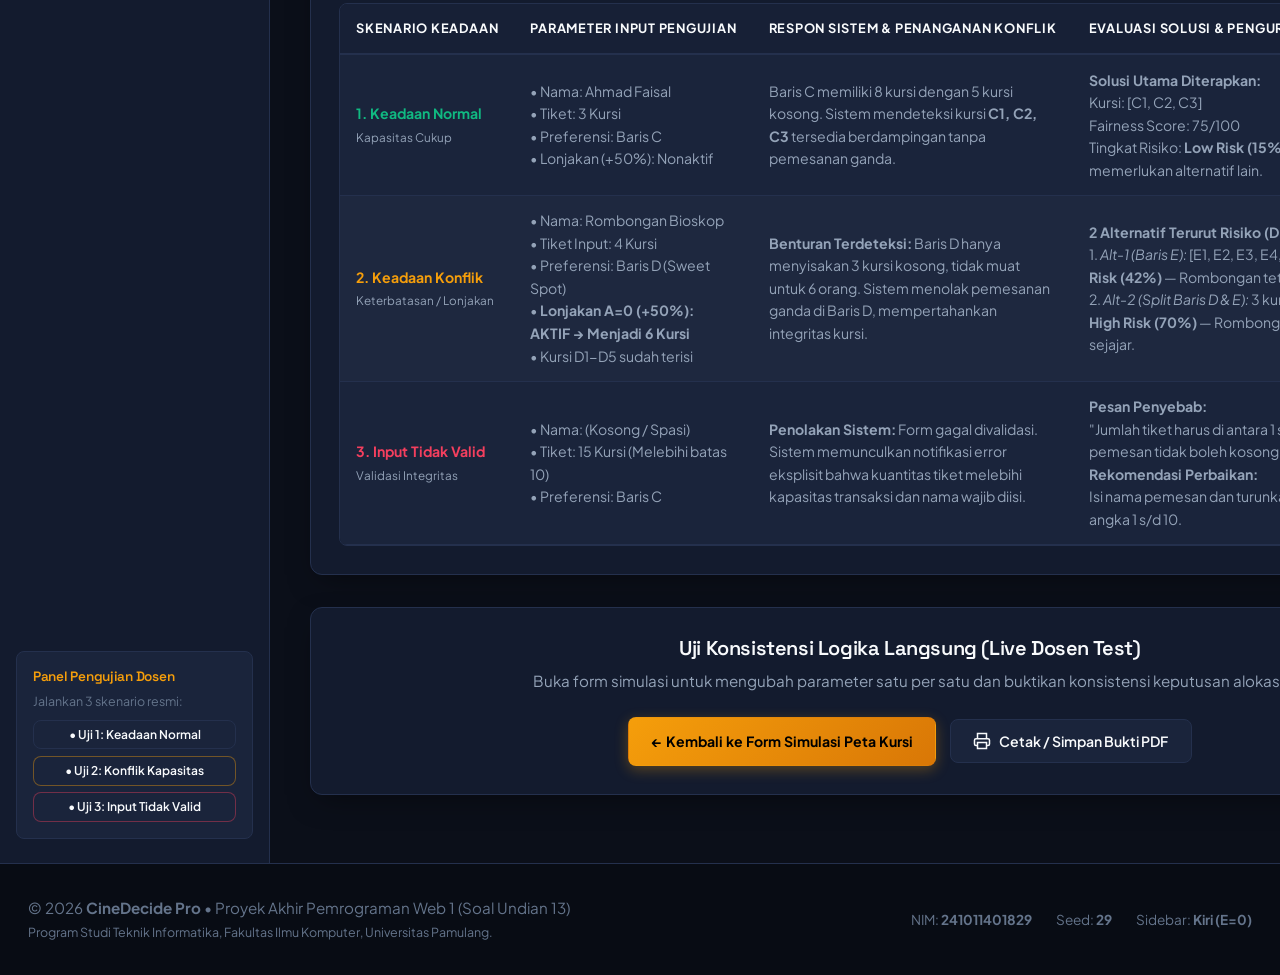
==== commit 289db30d: "Add files via upload" ====
--- a/evaluasi.html
+++ b/evaluasi.html
@@ -5,8 +5,8 @@
   <meta charset="UTF-8">
   <meta name="viewport" content="width=device-width, initial-scale=1.0">
   <title>Hasil &amp; Evaluasi Keputusan - CineDecide Pro</title>
-  <link rel="stylesheet" href="css/style.css">
-  <link rel="icon" type="image/svg+xml" href="assets/images/cinema_logo.svg">
+  <link rel="stylesheet" href="css/style.css" onerror="this.onerror=null;this.href='style.css';">
+  <link rel="icon" type="image/svg+xml" href="assets/images/cinema_logo.svg" onerror="this.onerror=null;this.href='cinema_logo.svg';">
 </head>
 
 <body>
@@ -414,8 +414,8 @@
     </div>
   </footer>
 
-  <script src="js/dataset.js"></script>
-  <script src="js/simulation.js"></script>
+  <script src="js/dataset.js" onerror="this.onerror=null;this.src='dataset.js';"></script>
+  <script src="js/simulation.js" onerror="this.onerror=null;this.src='simulation.js';"></script>
   <script>
     // Membaca Data Keputusan Sesi Terakhir dari sessionStorage
     function loadActiveEvaluation() {
--- a/style.css
+++ b/style.css
@@ -0,0 +1,1248 @@
+/* ==============================================================================
+   CineDecide Pro - Stylesheet Resmi
+   Proyek Akhir Pemrograman Web 1 - Soal Undian 13 (Universitas Pamulang)
+   NIM: 241011401829 | Variasi NIM: E=0 (Sidebar Kiri)
+   Tema: Midnight Premiere (Dark Slate, Navy & Gold Accent - Anti-AI Aesthetic)
+   Kompetensi: M11 - M13 (CSS Eksternal, Class/ID, Pseudo-class, Layout DIV)
+   ============================================================================== */
+
+@import url('https://fonts.googleapis.com/css2?family=Plus+Jakarta+Sans:wght@300;400;500;600;700;800&family=Space+Grotesk:wght@500;700&display=swap');
+
+:root {
+  /* Color Palette - Midnight Premiere */
+  --bg-dark: #0B0F19;
+  --bg-card: #131B2E;
+  --bg-card-alt: #1A243B;
+  --border-color: #24304D;
+  --border-focus: #F59E0B;
+  
+  --text-main: #F8FAFC;
+  --text-muted: #94A3B8;
+  --text-dim: #64748B;
+
+  --accent-gold: #F59E0B;
+  --accent-gold-hover: #D97706;
+  --accent-gold-glow: rgba(245, 158, 11, 0.25);
+
+  --accent-blue: #38BDF8;
+  --accent-emerald: #10B981;
+  --accent-rose: #F43F5E;
+  --accent-purple: #A855F7;
+
+  /* Seat Status Colors */
+  --seat-avail: #1E293B;
+  --seat-avail-hover: #334155;
+  --seat-booked: #E11D48;
+  --seat-selected: #F59E0B;
+  --seat-suggested: #06B6D4;
+
+  /* Dimensions */
+  --sidebar-width: 270px;
+  --header-height: 72px;
+  --border-radius: 12px;
+  --border-radius-sm: 8px;
+  --transition-fast: all 0.2s cubic-bezier(0.4, 0, 0.2, 1);
+  --shadow-card: 0 10px 30px -10px rgba(0, 0, 0, 0.5);
+  --shadow-glow: 0 0 20px rgba(245, 158, 11, 0.2);
+}
+
+/* Base & Reset */
+* {
+  margin: 0;
+  padding: 0;
+  box-sizing: border-box;
+}
+
+html {
+  font-family: 'Plus Jakarta Sans', -apple-system, BlinkMacSystemFont, 'Segoe UI', Roboto, sans-serif;
+  background-color: var(--bg-dark);
+  color: var(--text-main);
+  line-height: 1.6;
+  scroll-behavior: smooth;
+}
+
+body {
+  min-height: 100vh;
+  display: flex;
+  flex-direction: column;
+  background: radial-gradient(circle at 10% 20%, #17223b 0%, #0B0F19 70%);
+  background-attachment: fixed;
+}
+
+/* Typography & Headings (M1-M3) */
+h1, h2, h3, h4, h5, h6 {
+  font-family: 'Space Grotesk', sans-serif;
+  color: var(--text-main);
+  line-height: 1.25;
+  letter-spacing: -0.02em;
+}
+
+h1 { font-size: 2rem; font-weight: 700; margin-bottom: 0.75rem; }
+h2 { font-size: 1.5rem; font-weight: 700; margin-bottom: 0.75rem; }
+h3 { font-size: 1.25rem; font-weight: 600; margin-bottom: 0.5rem; }
+h4 { font-size: 1.1rem; font-weight: 600; }
+
+p {
+  color: var(--text-muted);
+  margin-bottom: 1rem;
+  font-size: 0.95rem;
+}
+
+a {
+  color: var(--accent-gold);
+  text-decoration: none;
+  transition: var(--transition-fast);
+}
+
+a:hover {
+  color: #FBBF24;
+  text-decoration: underline;
+}
+
+/* Header (M13 Layout DIV) */
+.main-header {
+  height: var(--header-height);
+  background: rgba(19, 27, 46, 0.85);
+  backdrop-filter: blur(12px);
+  border-bottom: 1px solid var(--border-color);
+  position: sticky;
+  top: 0;
+  z-index: 100;
+  display: flex;
+  align-items: center;
+  justify-content: space-between;
+  padding: 0 1.75rem;
+}
+
+.brand-wrapper {
+  display: flex;
+  align-items: center;
+  gap: 0.85rem;
+}
+
+.brand-logo-icon {
+  width: 42px;
+  height: 42px;
+  background: linear-gradient(135deg, #F59E0B 0%, #D97706 100%);
+  border-radius: 10px;
+  display: flex;
+  align-items: center;
+  justify-content: center;
+  box-shadow: 0 4px 14px rgba(245, 158, 11, 0.35);
+  color: #000;
+  font-weight: 800;
+  font-size: 1.25rem;
+}
+
+.brand-text h1 {
+  font-size: 1.2rem;
+  margin: 0;
+  color: #FFF;
+}
+
+.brand-text span {
+  font-size: 0.72rem;
+  color: var(--accent-gold);
+  text-transform: uppercase;
+  letter-spacing: 0.1em;
+  font-weight: 600;
+}
+
+.header-meta {
+  display: flex;
+  align-items: center;
+  gap: 1rem;
+}
+
+.badge-nim {
+  background: rgba(245, 158, 11, 0.12);
+  border: 1px solid rgba(245, 158, 11, 0.35);
+  color: var(--accent-gold);
+  padding: 0.35rem 0.85rem;
+  border-radius: 9999px;
+  font-size: 0.82rem;
+  font-weight: 600;
+  letter-spacing: 0.04em;
+  display: flex;
+  align-items: center;
+  gap: 0.4rem;
+}
+
+.badge-live-pulse {
+  width: 8px;
+  height: 8px;
+  background: var(--accent-emerald);
+  border-radius: 50%;
+  box-shadow: 0 0 8px var(--accent-emerald);
+  animation: pulse-ring 2s infinite;
+}
+
+@keyframes pulse-ring {
+  0% { transform: scale(0.95); opacity: 0.8; }
+  50% { transform: scale(1.3); opacity: 1; }
+  100% { transform: scale(0.95); opacity: 0.8; }
+}
+
+/* Page Wrapper & Layout DIV (E mod 2 = 0: Sidebar Kiri) */
+.page-container {
+  display: flex;
+  flex: 1;
+  min-height: calc(100vh - var(--header-height));
+}
+
+/* Sidebar KIRI (E=0 Wajib) */
+.sidebar-left {
+  width: var(--sidebar-width);
+  background: var(--bg-card);
+  border-right: 1px solid var(--border-color);
+  padding: 1.5rem 1rem;
+  display: flex;
+  flex-direction: column;
+  gap: 1.75rem;
+  flex-shrink: 0;
+}
+
+.sidebar-section-title {
+  font-size: 0.72rem;
+  text-transform: uppercase;
+  letter-spacing: 0.08em;
+  color: var(--text-dim);
+  font-weight: 700;
+  margin-bottom: 0.5rem;
+  padding-left: 0.75rem;
+}
+
+.sidebar-nav ul {
+  list-style: none;
+  display: flex;
+  flex-direction: column;
+  gap: 0.35rem;
+}
+
+.sidebar-nav a {
+  display: flex;
+  align-items: center;
+  gap: 0.75rem;
+  padding: 0.65rem 0.85rem;
+  border-radius: var(--border-radius-sm);
+  color: var(--text-muted);
+  font-weight: 500;
+  font-size: 0.9rem;
+  text-decoration: none;
+  transition: var(--transition-fast);
+}
+
+.sidebar-nav a svg {
+  width: 18px;
+  height: 18px;
+  stroke: var(--text-dim);
+  transition: var(--transition-fast);
+}
+
+/* Pseudo-classes (:hover, :focus, .active) */
+.sidebar-nav a:hover {
+  background: rgba(255, 255, 255, 0.05);
+  color: #FFF;
+  transform: translateX(4px);
+}
+
+.sidebar-nav a:hover svg {
+  stroke: var(--accent-gold);
+}
+
+.sidebar-nav a.active {
+  background: linear-gradient(90deg, rgba(245, 158, 11, 0.15) 0%, rgba(245, 158, 11, 0.03) 100%);
+  color: var(--accent-gold);
+  border-left: 3px solid var(--accent-gold);
+  font-weight: 700;
+}
+
+.sidebar-nav a.active svg {
+  stroke: var(--accent-gold);
+}
+
+/* Sidebar NIM Card */
+.sidebar-info-card {
+  margin-top: auto;
+  background: var(--bg-card-alt);
+  border: 1px solid var(--border-color);
+  border-radius: var(--border-radius-sm);
+  padding: 1rem;
+  font-size: 0.82rem;
+}
+
+.sidebar-info-card h4 {
+  color: var(--accent-gold);
+  font-size: 0.85rem;
+  margin-bottom: 0.4rem;
+}
+
+.sidebar-info-card p {
+  font-size: 0.78rem;
+  margin-bottom: 0.5rem;
+  color: var(--text-dim);
+}
+
+.meta-pill-list {
+  display: flex;
+  flex-direction: column;
+  gap: 0.3rem;
+}
+
+.meta-pill {
+  display: flex;
+  justify-content: space-between;
+  padding: 0.2rem 0;
+  border-bottom: 1px dashed rgba(255, 255, 255, 0.07);
+}
+
+.meta-pill span:first-child {
+  color: var(--text-dim);
+}
+
+.meta-pill span:last-child {
+  color: #FFF;
+  font-weight: 600;
+}
+
+/* Main Content Area */
+.main-content {
+  flex: 1;
+  padding: 2.25rem 2.5rem;
+  max-width: 1400px;
+  margin: 0 auto;
+  width: 100%;
+}
+
+/* Card & Panels (Anti-AI Aesthetics) */
+.card-panel {
+  background: var(--bg-card);
+  border: 1px solid var(--border-color);
+  border-radius: var(--border-radius);
+  padding: 1.75rem;
+  box-shadow: var(--shadow-card);
+  margin-bottom: 2rem;
+  position: relative;
+}
+
+.card-panel.highlight-border {
+  border-color: rgba(245, 158, 11, 0.4);
+}
+
+.panel-header {
+  display: flex;
+  align-items: center;
+  justify-content: space-between;
+  margin-bottom: 1.25rem;
+  padding-bottom: 0.85rem;
+  border-bottom: 1px solid var(--border-color);
+}
+
+.panel-title-group {
+  display: flex;
+  align-items: center;
+  gap: 0.75rem;
+}
+
+.panel-title-group .icon-box {
+  width: 36px;
+  height: 36px;
+  border-radius: 8px;
+  background: rgba(245, 158, 11, 0.12);
+  display: flex;
+  align-items: center;
+  justify-content: center;
+  color: var(--accent-gold);
+}
+
+/* Grid Layouts (2 - 3 Columns) */
+.grid-2 {
+  display: grid;
+  grid-template-columns: repeat(2, 1fr);
+  gap: 1.5rem;
+}
+
+.grid-3 {
+  display: grid;
+  grid-template-columns: repeat(3, 1fr);
+  gap: 1.5rem;
+}
+
+.grid-4 {
+  display: grid;
+  grid-template-columns: repeat(4, 1fr);
+  gap: 1.25rem;
+}
+
+/* Stat Card */
+.stat-card {
+  background: var(--bg-card-alt);
+  border: 1px solid var(--border-color);
+  border-radius: var(--border-radius-sm);
+  padding: 1.25rem;
+  display: flex;
+  flex-direction: column;
+  gap: 0.4rem;
+  transition: var(--transition-fast);
+}
+
+.stat-card:hover {
+  transform: translateY(-3px);
+  border-color: var(--accent-gold);
+  box-shadow: 0 8px 24px rgba(0, 0, 0, 0.3);
+}
+
+.stat-card .label {
+  font-size: 0.8rem;
+  color: var(--text-dim);
+  text-transform: uppercase;
+  letter-spacing: 0.05em;
+  font-weight: 600;
+}
+
+.stat-card .value {
+  font-size: 1.6rem;
+  font-weight: 700;
+  color: #FFF;
+  font-family: 'Space Grotesk', sans-serif;
+}
+
+.stat-card .desc {
+  font-size: 0.78rem;
+  color: var(--text-muted);
+}
+
+/* Badges & Pills */
+.badge {
+  display: inline-flex;
+  align-items: center;
+  gap: 0.3rem;
+  padding: 0.25rem 0.65rem;
+  border-radius: 9999px;
+  font-size: 0.75rem;
+  font-weight: 600;
+  text-transform: uppercase;
+  letter-spacing: 0.04em;
+}
+
+.badge-primary { background: rgba(245, 158, 11, 0.15); color: var(--accent-gold); border: 1px solid rgba(245, 158, 11, 0.3); }
+.badge-success { background: rgba(16, 185, 129, 0.15); color: var(--accent-emerald); border: 1px solid rgba(16, 185, 129, 0.3); }
+.badge-danger  { background: rgba(244, 63, 94, 0.15);  color: var(--accent-rose); border: 1px solid rgba(244, 63, 94, 0.3); }
+.badge-info    { background: rgba(56, 189, 248, 0.15); color: var(--accent-blue); border: 1px solid rgba(56, 189, 248, 0.3); }
+
+/* Tables (M7 Fluid Responsive Tables, nth-child, th, td, colspan, rowspan) */
+.table-responsive {
+  width: 100%;
+  overflow-x: auto;
+  border-radius: var(--border-radius-sm);
+  border: 1px solid var(--border-color);
+  background: var(--bg-card-alt);
+}
+
+table.data-table {
+  width: 100%;
+  border-collapse: collapse;
+  text-align: left;
+  font-size: 0.88rem;
+}
+
+table.data-table th {
+  background: #172036;
+  color: var(--text-main);
+  padding: 0.9rem 1rem;
+  font-weight: 700;
+  font-size: 0.8rem;
+  text-transform: uppercase;
+  letter-spacing: 0.06em;
+  border-bottom: 2px solid var(--border-color);
+  white-space: nowrap;
+}
+
+table.data-table td {
+  padding: 0.85rem 1rem;
+  border-bottom: 1px solid var(--border-color);
+  color: var(--text-muted);
+  vertical-align: middle;
+}
+
+/* Pseudo-class :nth-child(even) */
+table.data-table tbody tr:nth-child(even) {
+  background: rgba(255, 255, 255, 0.02);
+}
+
+table.data-table tbody tr:hover {
+  background: rgba(245, 158, 11, 0.06);
+}
+
+table.data-table .row-highlight {
+  background: rgba(245, 158, 11, 0.12) !important;
+  color: #FFF;
+  font-weight: 600;
+}
+
+/* Forms (M8: text, radio, checkbox, select, textarea, submit, reset) */
+.form-group {
+  margin-bottom: 1.25rem;
+}
+
+.form-label {
+  display: block;
+  font-size: 0.85rem;
+  font-weight: 600;
+  color: var(--text-main);
+  margin-bottom: 0.45rem;
+}
+
+.form-hint {
+  font-size: 0.75rem;
+  color: var(--text-dim);
+  margin-top: 0.3rem;
+}
+
+.form-control,
+.form-select,
+.form-textarea {
+  width: 100%;
+  padding: 0.75rem 0.95rem;
+  background: #0B101D;
+  border: 1px solid var(--border-color);
+  border-radius: var(--border-radius-sm);
+  color: #FFF;
+  font-family: inherit;
+  font-size: 0.9rem;
+  transition: var(--transition-fast);
+}
+
+.form-control:focus,
+.form-select:focus,
+.form-textarea:focus {
+  outline: none;
+  border-color: var(--border-focus);
+  box-shadow: 0 0 0 3px rgba(245, 158, 11, 0.15);
+}
+
+.form-control:disabled {
+  background: #1A2235;
+  color: var(--text-dim);
+  cursor: not-allowed;
+}
+
+.radio-group,
+.checkbox-group {
+  display: flex;
+  gap: 1.25rem;
+  flex-wrap: wrap;
+  align-items: center;
+  padding: 0.5rem 0;
+}
+
+.custom-option {
+  display: inline-flex;
+  align-items: center;
+  gap: 0.5rem;
+  cursor: pointer;
+  font-size: 0.88rem;
+  color: var(--text-muted);
+}
+
+.custom-option input[type="radio"],
+.custom-option input[type="checkbox"] {
+  accent-color: var(--accent-gold);
+  width: 18px;
+  height: 18px;
+  cursor: pointer;
+}
+
+.custom-option:hover {
+  color: #FFF;
+}
+
+/* Buttons (Micro-interactions) */
+.btn-row {
+  display: flex;
+  gap: 0.85rem;
+  align-items: center;
+  margin-top: 1.5rem;
+}
+
+.btn {
+  display: inline-flex;
+  align-items: center;
+  justify-content: center;
+  gap: 0.5rem;
+  padding: 0.75rem 1.4rem;
+  border-radius: var(--border-radius-sm);
+  font-size: 0.88rem;
+  font-weight: 600;
+  cursor: pointer;
+  border: 1px solid transparent;
+  transition: var(--transition-fast);
+  text-decoration: none;
+  font-family: inherit;
+}
+
+.btn-primary {
+  background: linear-gradient(135deg, #F59E0B 0%, #D97706 100%);
+  color: #000;
+  font-weight: 700;
+  box-shadow: 0 4px 14px rgba(245, 158, 11, 0.3);
+}
+
+.btn-primary:hover {
+  background: linear-gradient(135deg, #FBBF24 0%, #F59E0B 100%);
+  box-shadow: 0 6px 20px rgba(245, 158, 11, 0.45);
+  transform: translateY(-2px);
+  color: #000;
+  text-decoration: none;
+}
+
+.btn-secondary {
+  background: var(--bg-card-alt);
+  border-color: var(--border-color);
+  color: var(--text-main);
+}
+
+.btn-secondary:hover {
+  background: #24304D;
+  color: #FFF;
+  text-decoration: none;
+}
+
+.btn-danger {
+  background: rgba(244, 63, 94, 0.15);
+  border-color: rgba(244, 63, 94, 0.35);
+  color: var(--accent-rose);
+}
+
+.btn-danger:hover {
+  background: var(--accent-rose);
+  color: #FFF;
+  text-decoration: none;
+}
+
+.btn:active {
+  transform: scale(0.98);
+}
+
+/* Cinema Interactive Seat Map (Peta Kursi Bioskop) */
+.cinema-screen-container {
+  text-align: center;
+  margin: 1.5rem 0 2rem;
+}
+
+.screen-bar {
+  height: 8px;
+  background: linear-gradient(90deg, transparent 0%, #38BDF8 50%, transparent 100%);
+  border-radius: 9999px;
+  box-shadow: 0 0 20px #38BDF8;
+  margin: 0 auto 0.6rem;
+  max-width: 500px;
+}
+
+.screen-label {
+  font-size: 0.75rem;
+  text-transform: uppercase;
+  letter-spacing: 0.15em;
+  color: var(--accent-blue);
+  font-weight: 700;
+}
+
+.seat-grid-wrapper {
+  background: #090D17;
+  border: 1px solid var(--border-color);
+  border-radius: var(--border-radius);
+  padding: 1.75rem 1rem;
+  display: flex;
+  flex-direction: column;
+  align-items: center;
+  gap: 0.85rem;
+  box-shadow: inset 0 2px 10px rgba(0, 0, 0, 0.5);
+}
+
+.seat-row {
+  display: flex;
+  align-items: center;
+  gap: 0.55rem;
+}
+
+.row-label {
+  width: 24px;
+  font-weight: 700;
+  color: var(--accent-gold);
+  font-size: 0.85rem;
+  text-align: center;
+}
+
+.seat {
+  width: 38px;
+  height: 38px;
+  background: var(--seat-avail);
+  border: 1px solid #334155;
+  border-radius: 6px;
+  display: flex;
+  align-items: center;
+  justify-content: center;
+  font-size: 0.75rem;
+  font-weight: 600;
+  color: var(--text-muted);
+  cursor: pointer;
+  transition: var(--transition-fast);
+  user-select: none;
+}
+
+.seat:hover {
+  background: var(--seat-avail-hover);
+  border-color: #64748B;
+  color: #FFF;
+  transform: scale(1.08);
+}
+
+.seat.booked {
+  background: rgba(225, 29, 72, 0.2);
+  border-color: rgba(225, 29, 72, 0.5);
+  color: var(--accent-rose);
+  cursor: not-allowed;
+}
+
+.seat.booked:hover {
+  background: rgba(225, 29, 72, 0.3);
+  transform: none;
+}
+
+.seat.selected {
+  background: var(--accent-gold);
+  border-color: #D97706;
+  color: #000;
+  font-weight: 800;
+  box-shadow: 0 0 12px rgba(245, 158, 11, 0.5);
+  transform: scale(1.08);
+}
+
+.seat.suggested {
+  background: rgba(6, 182, 212, 0.3);
+  border-color: #06B6D4;
+  color: #38BDF8;
+  font-weight: 700;
+  box-shadow: 0 0 10px rgba(6, 182, 212, 0.4);
+}
+
+.seat-aisle {
+  width: 20px;
+}
+
+.seat-legend {
+  display: flex;
+  justify-content: center;
+  gap: 1.5rem;
+  margin-top: 1rem;
+  flex-wrap: wrap;
+}
+
+.legend-item {
+  display: flex;
+  align-items: center;
+  gap: 0.5rem;
+  font-size: 0.8rem;
+  color: var(--text-muted);
+}
+
+.legend-sample {
+  width: 18px;
+  height: 18px;
+  border-radius: 4px;
+}
+
+/* Decision & Result Cards */
+.decision-banner {
+  padding: 1.25rem 1.5rem;
+  border-radius: var(--border-radius-sm);
+  display: flex;
+  align-items: flex-start;
+  gap: 1rem;
+  margin-bottom: 1.5rem;
+}
+
+.decision-banner.status-success {
+  background: rgba(16, 185, 129, 0.1);
+  border: 1px solid rgba(16, 185, 129, 0.3);
+  color: var(--accent-emerald);
+}
+
+.decision-banner.status-warning {
+  background: rgba(245, 158, 11, 0.1);
+  border: 1px solid rgba(245, 158, 11, 0.35);
+  color: var(--accent-gold);
+}
+
+.decision-banner.status-danger {
+  background: rgba(244, 63, 94, 0.1);
+  border: 1px solid rgba(244, 63, 94, 0.35);
+  color: var(--accent-rose);
+}
+
+.decision-banner p {
+  color: inherit;
+  margin: 0;
+  font-size: 0.9rem;
+}
+
+.alternative-card {
+  background: var(--bg-card-alt);
+  border: 1px solid var(--border-color);
+  border-radius: var(--border-radius-sm);
+  padding: 1.25rem;
+  margin-bottom: 1rem;
+  transition: var(--transition-fast);
+}
+
+.alternative-card:hover {
+  border-color: var(--accent-gold);
+  transform: translateY(-2px);
+}
+
+.alternative-header {
+  display: flex;
+  justify-content: space-between;
+  align-items: center;
+  margin-bottom: 0.75rem;
+}
+
+/* Lists (M6: ol, ul, dl) */
+ol.custom-ol {
+  padding-left: 1.25rem;
+  color: var(--text-muted);
+  margin-bottom: 1rem;
+}
+
+ol.custom-ol li {
+  margin-bottom: 0.45rem;
+  font-size: 0.92rem;
+}
+
+ul.custom-ul {
+  list-style: square;
+  padding-left: 1.25rem;
+  color: var(--text-muted);
+  margin-bottom: 1rem;
+}
+
+ul.custom-ul li {
+  margin-bottom: 0.4rem;
+  font-size: 0.92rem;
+}
+
+dl.custom-dl {
+  display: grid;
+  grid-template-columns: 220px 1fr;
+  row-gap: 0.75rem;
+  column-gap: 1.5rem;
+  background: var(--bg-card-alt);
+  padding: 1.25rem;
+  border-radius: var(--border-radius-sm);
+  border: 1px solid var(--border-color);
+}
+
+dl.custom-dl dt {
+  font-weight: 700;
+  color: var(--accent-gold);
+  font-size: 0.9rem;
+}
+
+dl.custom-dl dd {
+  color: var(--text-muted);
+  font-size: 0.88rem;
+  margin: 0;
+}
+
+/* Multimedia Gallery (M4 & M10) */
+.media-gallery-grid {
+  display: grid;
+  grid-template-columns: repeat(auto-fill, minmax(260px, 1fr));
+  gap: 1.5rem;
+  margin-bottom: 2rem;
+}
+
+.media-card {
+  background: var(--bg-card-alt);
+  border: 1px solid var(--border-color);
+  border-radius: var(--border-radius-sm);
+  overflow: hidden;
+  display: flex;
+  flex-direction: column;
+  transition: var(--transition-fast);
+}
+
+.media-card:hover {
+  border-color: var(--accent-gold);
+  transform: translateY(-4px);
+  box-shadow: 0 12px 28px rgba(0, 0, 0, 0.4);
+}
+
+.media-card img {
+  width: 100%;
+  height: 320px;
+  object-fit: cover;
+  border-bottom: 1px solid var(--border-color);
+}
+
+.media-card-body {
+  padding: 1rem;
+  display: flex;
+  flex-direction: column;
+  gap: 0.35rem;
+}
+
+.media-card-body h4 {
+  font-size: 1rem;
+  color: #FFF;
+}
+
+.media-card-body span {
+  font-size: 0.8rem;
+  color: var(--text-dim);
+}
+
+.audio-box,
+.video-box {
+  background: var(--bg-card-alt);
+  border: 1px solid var(--border-color);
+  border-radius: var(--border-radius-sm);
+  padding: 1.5rem;
+  margin-bottom: 1.5rem;
+}
+
+audio, video {
+  width: 100%;
+  border-radius: 8px;
+  outline: none;
+}
+
+iframe.custom-iframe {
+  width: 100%;
+  height: 420px;
+  border: 1px solid var(--border-color);
+  border-radius: var(--border-radius-sm);
+  background: #000;
+}
+
+/* Footer (M13 Layout DIV) */
+.main-footer {
+  background: #080C14;
+  border-top: 1px solid var(--border-color);
+  padding: 2rem 1.75rem;
+  color: var(--text-dim);
+  font-size: 0.85rem;
+}
+
+.footer-inner {
+  max-width: 1400px;
+  margin: 0 auto;
+  display: flex;
+  justify-content: space-between;
+  align-items: center;
+  flex-wrap: wrap;
+  gap: 1rem;
+}
+
+.footer-left p {
+  margin: 0;
+  color: var(--text-dim);
+}
+
+.footer-right {
+  display: flex;
+  gap: 1.5rem;
+}
+
+/* Toast Notification (Custom Anti-Alert) */
+.toast-container {
+  position: fixed;
+  bottom: 2rem;
+  right: 2rem;
+  z-index: 9999;
+  display: flex;
+  flex-direction: column;
+  gap: 0.75rem;
+}
+
+.toast {
+  background: #1E293B;
+  border: 1px solid var(--border-color);
+  color: #FFF;
+  padding: 0.85rem 1.25rem;
+  border-radius: var(--border-radius-sm);
+  box-shadow: 0 10px 25px rgba(0, 0, 0, 0.5);
+  font-size: 0.88rem;
+  display: flex;
+  align-items: center;
+  gap: 0.75rem;
+  min-width: 280px;
+  animation: slide-in 0.3s cubic-bezier(0.4, 0, 0.2, 1);
+}
+
+.toast.toast-success { border-color: var(--accent-emerald); }
+.toast.toast-error   { border-color: var(--accent-rose); }
+.toast.toast-warning { border-color: var(--accent-gold); }
+
+@keyframes slide-in {
+  from { transform: translateX(100%); opacity: 0; }
+  to { transform: translateX(0); opacity: 1; }
+}
+
+/* Responsive Breakpoints */
+@media (max-width: 992px) {
+  .page-container {
+    flex-direction: column;
+  }
+  .sidebar-left {
+    width: 100%;
+    border-right: none;
+    border-bottom: 1px solid var(--border-color);
+  }
+  .grid-3, .grid-4 {
+    grid-template-columns: repeat(2, 1fr);
+  }
+  dl.custom-dl {
+    grid-template-columns: 1fr;
+  }
+}
+
+@media (max-width: 640px) {
+  .grid-2, .grid-3, .grid-4 {
+    grid-template-columns: 1fr;
+  }
+  .main-content {
+    padding: 1.25rem 1rem;
+  }
+  .seat {
+    width: 32px;
+    height: 32px;
+    font-size: 0.7rem;
+  }
+}
+
+
+
+/* ==============================================================================
+   E-Ticket Digital Modal & Order History Styles (v1.2.0 - Compact & Laptop Fit)
+   ============================================================================== */
+.modal-backdrop {
+  position: fixed;
+  top: 0;
+  left: 0;
+  width: 100vw;
+  height: 100vh;
+  background: rgba(11, 15, 25, 0.88);
+  backdrop-filter: blur(8px);
+  z-index: 9999;
+  display: flex;
+  align-items: center;
+  justify-content: center;
+  padding: 0.75rem 0.5rem;
+  overflow-y: auto;
+  animation: fadeIn 0.25s ease-out;
+}
+
+@keyframes fadeIn {
+  from { opacity: 0; }
+  to { opacity: 1; }
+}
+
+.e-ticket-card {
+  background: #131B2E;
+  border: 1px solid rgba(245, 158, 11, 0.45);
+  border-radius: 14px;
+  width: 100%;
+  max-width: 400px;
+  max-height: 90vh;
+  display: flex;
+  flex-direction: column;
+  box-shadow: 0 20px 40px -10px rgba(0, 0, 0, 0.8), 0 0 20px rgba(245, 158, 11, 0.2);
+  overflow: hidden;
+  position: relative;
+  animation: modalPop 0.3s cubic-bezier(0.34, 1.56, 0.64, 1);
+}
+
+@keyframes modalPop {
+  from { transform: scale(0.94); opacity: 0; }
+  to { transform: scale(1); opacity: 1; }
+}
+
+.ticket-header-strip {
+  background: linear-gradient(135deg, #F59E0B 0%, #D97706 100%);
+  padding: 0.65rem 1.15rem;
+  color: #000;
+  display: flex;
+  justify-content: space-between;
+  align-items: center;
+}
+
+.ticket-header-strip h3 {
+  color: #000;
+  font-size: 1.05rem;
+  margin: 0;
+  font-weight: 800;
+  display: flex;
+  align-items: center;
+  gap: 0.4rem;
+}
+
+.ticket-close-btn {
+  background: rgba(0, 0, 0, 0.2);
+  border: none;
+  color: #000;
+  font-size: 1.15rem;
+  font-weight: bold;
+  width: 26px;
+  height: 26px;
+  border-radius: 50%;
+  cursor: pointer;
+  display: flex;
+  align-items: center;
+  justify-content: center;
+  transition: all 0.2s;
+  line-height: 1;
+}
+
+.ticket-close-btn:hover {
+  background: #000;
+  color: #F59E0B;
+}
+
+.ticket-body {
+  padding: 0.85rem 1.15rem;
+  display: flex;
+  flex-direction: column;
+  gap: 0.6rem;
+  overflow-y: auto;
+}
+
+.ticket-movie-title {
+  font-size: 1.1rem;
+  font-weight: 700;
+  color: #FFF;
+  margin-bottom: 0.1rem;
+  line-height: 1.25;
+}
+
+.ticket-grid-info {
+  display: grid;
+  grid-template-columns: 1fr 1fr;
+  gap: 0.45rem 0.65rem;
+  background: #0B101D;
+  border: 1px dashed var(--border-color);
+  border-radius: 8px;
+  padding: 0.55rem 0.8rem;
+}
+
+.ticket-grid-info .info-item label {
+  font-size: 0.65rem;
+  color: var(--text-dim);
+  text-transform: uppercase;
+  letter-spacing: 0.05em;
+  display: block;
+  margin-bottom: 0.1rem;
+}
+
+.ticket-grid-info .info-item span {
+  font-size: 0.85rem;
+  font-weight: 600;
+  color: #FFF;
+}
+
+.ticket-seats-pillbox {
+  display: flex;
+  flex-wrap: wrap;
+  gap: 0.3rem;
+  margin-top: 0.2rem;
+}
+
+.seat-pill {
+  background: rgba(245, 158, 11, 0.2);
+  border: 1px solid #F59E0B;
+  color: #F59E0B;
+  padding: 0.15rem 0.5rem;
+  border-radius: 5px;
+  font-weight: 800;
+  font-size: 0.78rem;
+}
+
+/* Perforation Notch */
+.ticket-perforation {
+  position: relative;
+  height: 12px;
+  display: flex;
+  align-items: center;
+  justify-content: center;
+  margin: 0.1rem 0;
+}
+
+.ticket-perforation::before,
+.ticket-perforation::after {
+  content: '';
+  position: absolute;
+  top: 50%;
+  transform: translateY(-50%);
+  width: 18px;
+  height: 18px;
+  background: var(--bg-dark);
+  border-radius: 50%;
+}
+
+.ticket-perforation::before { left: -9px; }
+.ticket-perforation::after { right: -9px; }
+
+.ticket-perforation-line {
+  width: 100%;
+  border-bottom: 1.5px dashed #334155;
+}
+
+/* Barcode simulation */
+.ticket-barcode-box {
+  background: #FFF;
+  padding: 0.4rem 0.7rem;
+  border-radius: 6px;
+  text-align: center;
+  margin: 0.2rem 0;
+}
+
+.barcode-stripes {
+  height: 22px;
+  background: repeating-linear-gradient(
+    90deg,
+    #000,
+    #000 2px,
+    transparent 2px,
+    transparent 4px,
+    #000 4px,
+    #000 7px,
+    transparent 7px,
+    transparent 9px,
+    #000 9px,
+    #000 12px,
+    transparent 12px,
+    transparent 15px
+  );
+  margin-bottom: 0.15rem;
+}
+
+.barcode-text {
+  font-family: monospace;
+  font-size: 0.68rem;
+  letter-spacing: 0.12em;
+  color: #000;
+  font-weight: bold;
+}
+
+.ticket-footer-actions {
+  display: flex;
+  gap: 0.6rem;
+  padding: 0.65rem 1.15rem 0.95rem;
+  background: #0E1524;
+  border-top: 1px solid var(--border-color);
+}
+
+.ticket-footer-actions .btn {
+  padding: 0.5rem 0.85rem;
+  font-size: 0.82rem;
+}
